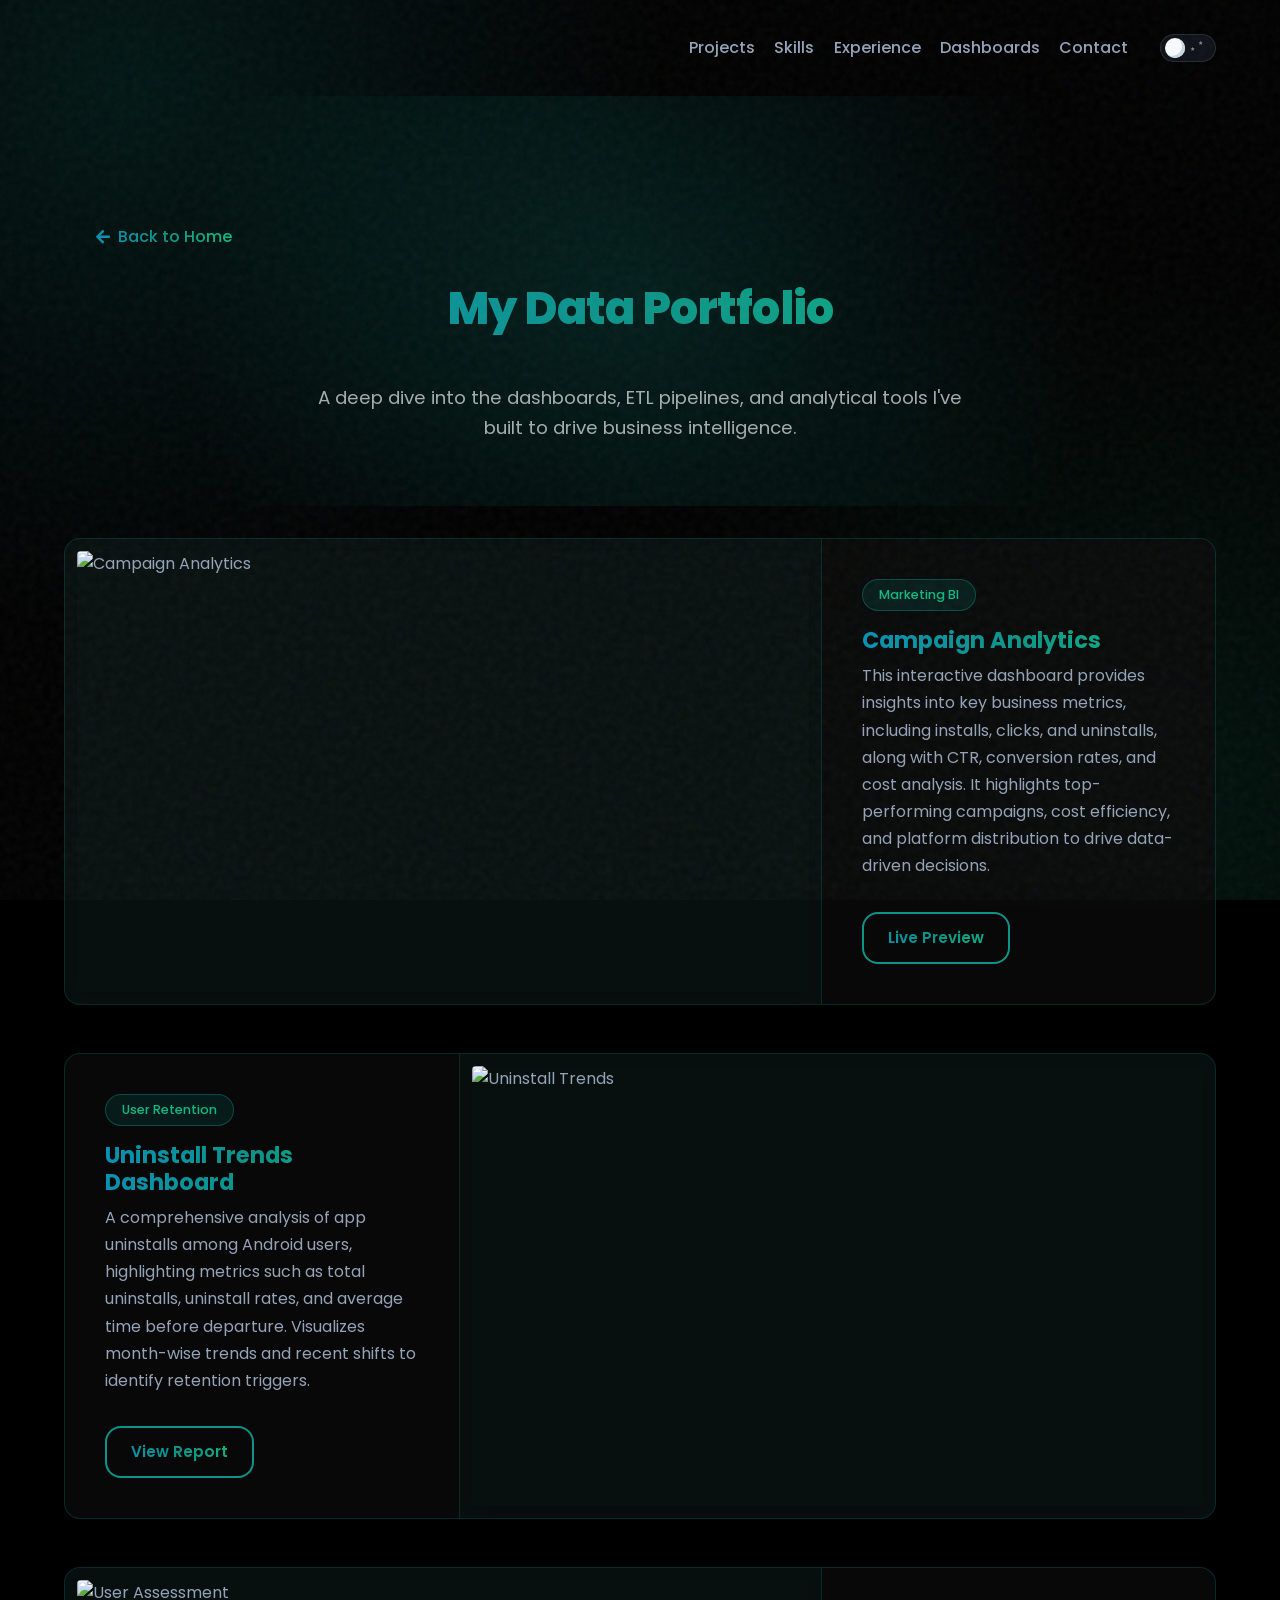
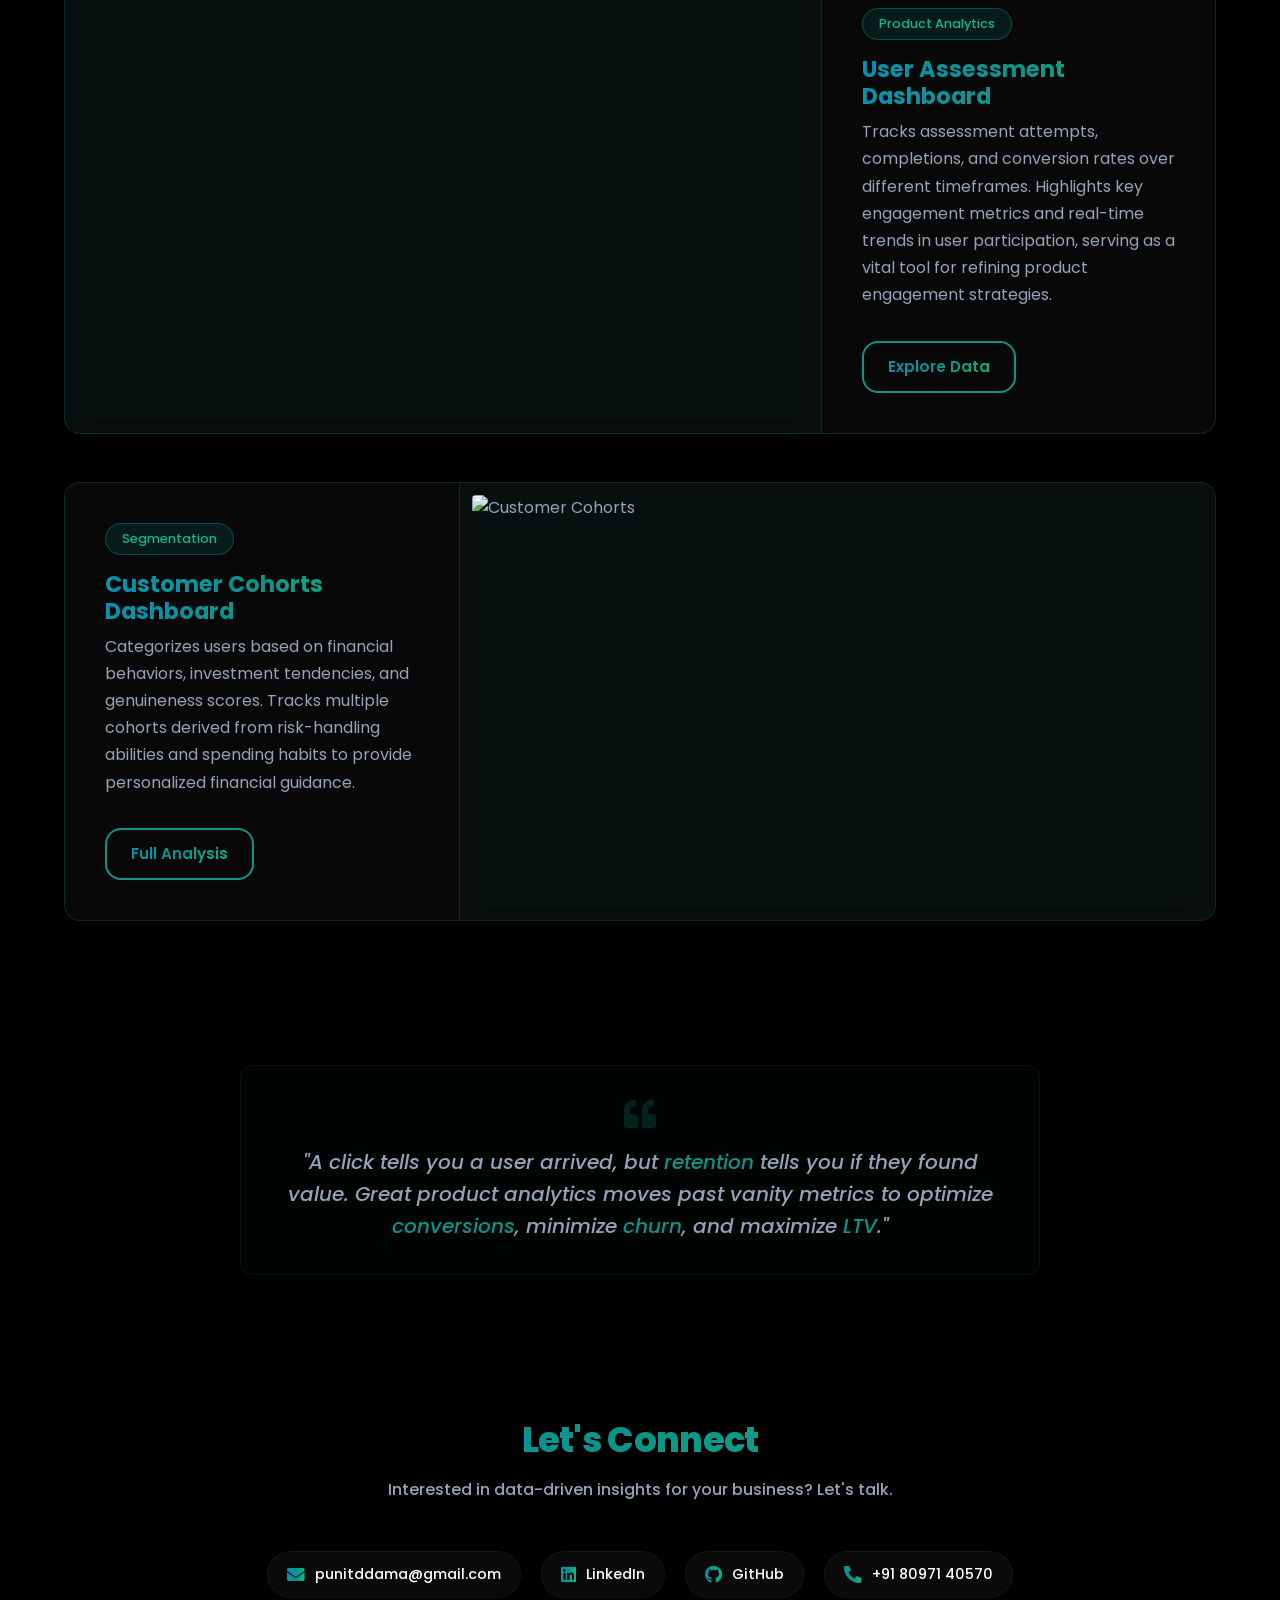
==== index_work.html @ 801ecb6a "changed top button" ====
<!DOCTYPE html>
<html lang="en">
  <head>
    <meta charset="UTF-8" />
    <meta http-equiv="X-UA-Compatible" content="IE=edge" />
    <meta name="viewport" content="width=device-width, initial-scale=1.0" />
    <link rel="preconnect" href="https://fonts.googleapis.com" />
    <link rel="preconnect" href="https://fonts.gstatic.com" crossorigin />
    <link
      href="https://fonts.googleapis.com/css2?family=Poppins:wght@300;400;500;600;700&display=swap"
      rel="stylesheet"
    />
    <link
      rel="stylesheet"
      href="https://cdnjs.cloudflare.com/ajax/libs/font-awesome/5.15.4/css/all.min.css"
    />
    <link rel="stylesheet" href="styles.css" />
    <title>Punit Dama | Data Projects</title>
    <style>
      .work-hero {
        padding: 8rem 2rem 4rem;
        text-align: center;
        background: radial-gradient(circle at center, rgba(13, 148, 136, 0.2) 0%, transparent 75%);
      }
      
      .work-grid {
        display: grid;
        grid-template-columns: 1fr;
        gap: 3rem;
        padding: 2rem 0;
      }
      
      .dashboard-card {
        background: var(--clr-card-bg);
        backdrop-filter: blur(16px);
        border: 1px solid rgba(13, 148, 136, 0.25);
        border-radius: var(--border-radius);
        overflow: hidden;
        display: flex;
        flex-direction: column;
        transition: all 0.4s cubic-bezier(0.4, 0, 0.2, 1);
      }
      
      .dashboard-card:hover {
        transform: translateY(-10px);
        box-shadow: 0 25px 60px rgba(0, 0, 0, 0.9), 0 0 40px rgba(13, 148, 136, 0.3);
        border-color: rgba(13, 148, 136, 0.6);
      }
      
      @media (min-width: 900px) {
        .dashboard-card {
          flex-direction: row;
          min-height: 420px;
        }
        .dashboard-card:nth-child(even) {
          flex-direction: row-reverse;
        }
        .dashboard-image {
          flex: 1.4;
        }
        .dashboard-content {
          flex: 0.6;
        }
      }
      
      .dashboard-image {
        position: relative;
        overflow: hidden;
        background: rgba(13, 148, 136, 0.05);
        display: flex;
        align-items: center;
        justify-content: center;
        padding: 0.75rem;
        border-right: 1px solid rgba(13, 148, 136, 0.2);
      }

      .dashboard-card:nth-child(even) .dashboard-image {
        border-right: none;
        border-left: 1px solid rgba(13, 148, 136, 0.2);
      }
      
      .dashboard-image img {
        width: 100%;
        height: 100%;
        object-fit: contain;
        border-radius: 4px;
        box-shadow: 0 5px 20px rgba(0, 0, 0, 0.3);
        transition: all 0.5s ease;
      }
      
      .dashboard-card:hover .dashboard-image img {
        transform: scale(1.02);
        box-shadow: 0 10px 30px rgba(0, 0, 0, 0.5);
      }
      
      .dashboard-content {
        padding: 2.5rem;
        display: flex;
        flex-direction: column;
        justify-content: center;
      }
      
      .dashboard-tag {
        display: inline-block;
        padding: 0.3rem 1rem;
        background: rgba(13, 148, 136, 0.15);
        color: var(--clr-accent);
        border: 1px solid rgba(13, 148, 136, 0.4);
        border-radius: 50px;
        transition: 0.3s;
        font-size: 0.8rem;
        font-weight: 500;
        margin-bottom: 1rem;
        width: fit-content;
      }
      
      .dashboard-tag:hover {
        background: var(--grad-primary);
        color: #000;
        border-color: transparent;
      }
      .dashboard-title {
        font-size: 1.4rem;
        margin-bottom: 0.5rem;
        background: var(--grad-primary);
        -webkit-background-clip: text;
        -webkit-text-fill-color: transparent;
      }
      
      .dashboard-desc {
        font-size: 1rem;
        line-height: 1.7;
        margin-bottom: 2rem;
        color: var(--clr-fg);
      }
      
      .back-home {
        display: inline-flex;
        align-items: center;
        gap: 0.5rem;
        margin-bottom: 2rem;
        background: var(--grad-primary);
        -webkit-background-clip: text;
        -webkit-text-fill-color: transparent;
        font-weight: 500;
        transition: gap 0.3s ease;
      }
      
      .back-home:hover {
        gap: 0.8rem;
      }
    </style>
  </head>
  <body id="top">
    <header class="header">
      <nav class="nav">
        <ul class="nav__list">
          <li class="nav__list-item"><a class="link--nav" href="index.html#projects">Projects</a></li>
          <li class="nav__list-item"><a class="link--nav" href="index.html#skills">Skills</a></li>
          <li class="nav__list-item"><a class="link--nav" href="index.html#experience">Experience</a></li>
          <li class="nav__list-item"><a class="link--nav" href="index_work.html">Dashboards</a></li>
          <li class="nav__list-item"><a class="link--nav" href="index.html#contact">Contact</a></li>
        </ul>

        <div class="theme-switch-wrapper">
          <label class="theme-switch" for="theme-toggle">
            <input type="checkbox" id="theme-toggle" />
            <div class="slider round">
              <div class="stars"></div>
              <div class="clouds"></div>
            </div>
          </label>
        </div>

        <div class="nav__hamburger">
          <i aria-hidden="true" class="fas fa-bars"></i>
        </div>
      </nav>
    </header>

    <main>
      <section class="work-hero container">
        <div style="text-align: left; width: 100%;">
          <a href="index.html" class="back-home">
            <i class="fas fa-arrow-left"></i> Back to Home
          </a>
        </div>
        <h1 class="section__title">My Data Portfolio</h1>
        <p class="section__desc" style="color: var(--clr-fg-dim); max-width: 650px; margin: 1.5rem auto 0; font-size: 1.15rem; line-height: 1.6; text-align: center;">
          A deep dive into the dashboards, ETL pipelines, and analytical tools I've built to drive business intelligence.
        </p>
      </section>

      <section class="container" style="padding-bottom: 5rem;">
        <div class="work-grid">
          
          <!-- Dashboard 1: Campaign Analytics -->
          <div class="dashboard-card">
            <div class="dashboard-image">
              <img src="images/overview_report.png" alt="Campaign Analytics" />
            </div>
            <div class="dashboard-content">
              <span class="dashboard-tag">Marketing BI</span>
              <h2 class="dashboard-title">Campaign Analytics</h2>
              <p class="dashboard-desc">
                This interactive dashboard provides insights into key business metrics, including installs, clicks, and uninstalls, along with CTR, conversion rates, and cost analysis. It highlights top-performing campaigns, cost efficiency, and platform distribution to drive data-driven decisions.
              </p>
              <div class="project__btns">
                <a href="https://datastudio.google.com/u/0/reporting/8fd411ab-b5d3-492c-90f0-86e228367ce9/page/VgD" target="_blank" class="btn btn--outline">Live Preview</a>
              </div>
            </div>
          </div>

          <!-- Dashboard 2: Uninstall Trends -->
          <div class="dashboard-card">
            <div class="dashboard-image">
              <img src="images/uninstall_img.png" alt="Uninstall Trends" />
            </div>
            <div class="dashboard-content">
              <span class="dashboard-tag">User Retention</span>
              <h2 class="dashboard-title">Uninstall Trends Dashboard</h2>
              <p class="dashboard-desc">
                A comprehensive analysis of app uninstalls among Android users, highlighting metrics such as total uninstalls, uninstall rates, and average time before departure. Visualizes month-wise trends and recent shifts to identify retention triggers.
              </p>
              
              <div class="project__btns">
                <a href="https://datastudio.google.com/u/0/reporting/28958f7b-4053-4452-8ee2-1240f28a5a32/page/XkEND" target="_blank" class="btn btn--outline">View Report</a>
              </div>
            </div>
          </div>

          <!-- Dashboard 3: User Assessment -->
          <div class="dashboard-card">
            <div class="dashboard-image">
              <img src="images/s_ms_cohort.png" alt="User Assessment" />
            </div>
            <div class="dashboard-content">
              <span class="dashboard-tag">Product Analytics</span>
              <h2 class="dashboard-title">User Assessment Dashboard</h2>
              <p class="dashboard-desc">
                Tracks assessment attempts, completions, and conversion rates over different timeframes. Highlights key engagement metrics and real-time trends in user participation, serving as a vital tool for refining product engagement strategies.
              </p>
              <div class="project__btns">
                <a href="https://lookerstudio.google.com/reporting/9e69171d-f60b-446a-901c-b6d39e7d4250/page/cmZ2D" target="_blank" class="btn btn--outline">Explore Data</a>
              </div>
            </div>
          </div>

          <!-- Dashboard 4: Customer Cohorts -->
          <div class="dashboard-card">
            <div class="dashboard-image">
              <img src="images/cohorts_dashboard_final.png" alt="Customer Cohorts" />
            </div>
            <div class="dashboard-content">
              <span class="dashboard-tag">Segmentation</span>
              <h2 class="dashboard-title">Customer Cohorts Dashboard</h2>
              <p class="dashboard-desc">
                Categorizes users based on financial behaviors, investment tendencies, and genuineness scores. Tracks multiple cohorts derived from risk-handling abilities and spending habits to provide personalized financial guidance.
              </p>
              <div class="project__btns">
                <a href="https://lookerstudio.google.com/reporting/a9781e56-2b38-4cac-b730-e109700a5aa7/page/RmUGE" target="_blank" class="btn btn--outline">Full Analysis</a>
              </div>
            </div>
          </div>

        </div>
      </section>
      
      <section class="container" style="padding: 2rem 0 5rem 0; text-align: center;">
        <div style="padding: 2rem; background: rgba(13, 148, 136, 0.03); border: 1px solid rgba(13, 148, 136, 0.1); border-radius: 12px; max-width: 800px; margin: 0 auto; position: relative;">
          <i class="fas fa-quote-left" style="font-size: 2rem; color: var(--clr-primary); opacity: 0.2; margin-bottom: 1rem; display: block;"></i>
          <p style="margin: 0; font-size: 1.25rem; font-style: italic; color: var(--clr-fg); line-height: 1.6; font-weight: 500;">
            "A click tells you a user arrived, but <span style="color: var(--clr-primary);">retention</span> tells you if they found value. Great product analytics moves past vanity metrics to optimize <span style="color: var(--clr-primary);">conversions</span>, minimize <span style="color: var(--clr-primary);">churn</span>, and maximize <span style="color: var(--clr-primary);">LTV</span>."
          </p>
        </div>
      </section>
    </main>

    <footer class="footer">
      <div class="container contact__content">
        <h2 class="section__title" style="font-size: 2.2rem; margin-bottom: 1rem;">Let's Connect</h2>
        <p class="contact__desc">Interested in data-driven insights for your business? Let's talk.</p>
        
        <div class="contact__list">
          <a href="mailto:punitddama@gmail.com" class="contact__item">
            <i class="fas fa-envelope"></i>
            <span>punitddama@gmail.com</span>
          </a>

          <a href="https://www.linkedin.com/in/punit-dama/" target="_blank" class="contact__item">
            <i class="fab fa-linkedin"></i>
            <span>LinkedIn</span>
          </a>

          <a href="https://github.com/punit-dama" target="_blank" class="contact__item">
            <i class="fab fa-github"></i>
            <span>GitHub</span>
          </a>

          <a href="tel:+918097140570" class="contact__item">
            <i class="fas fa-phone-alt"></i>
            <span>+91 80971 40570</span>
          </a>
        </div>
      </div>
    </footer>

    <a aria-label="Scroll up" href="#top" class="scroll-top">
      <svg class="scroll-top__icon" viewBox="0 0 24 24" fill="none" stroke="currentColor" stroke-width="3" stroke-linecap="round" stroke-linejoin="round">
        <path d="M18 15l-6-6-6 6"/>
      </svg>
      <span class="scroll-top__text">TOP</span>
    </a>

    <script src="script.js"></script>
  </body>
</html>
---- styles.css ----
@import url('https://fonts.googleapis.com/css2?family=Space+Grotesk:wght@600;700&display=swap');

/*===============
  global styles
===============*/

:root {
  --clr-bg: #000000; /* True Black */
  --clr-bg-alt: #0a0a0a;
  --clr-fg: #94a3b8;
  --clr-fg-alt: #ffffff;
  --clr-primary: #0d9488; /* Rama Green / Teal */
  --clr-accent: #10b981;  /* Emerald */
  --clr-glow: rgba(13, 148, 136, 0.4);
  --grad-primary: linear-gradient(to right, #0891b2, #0d9488, #10b981); /* Cyan to Teal to Emerald */
  --clr-card-bg: rgba(10, 10, 10, 0.8);
  --shadow: 0 20px 25px -5px rgba(0, 0, 0, 0.8), 0 10px 10px -5px rgba(0, 0, 0, 0.7);
  --clr-fg-dim: rgba(255, 255, 255, 0.65);
  --border-radius: 16px;
}

.light {
  --clr-bg: #f8fafc;
  --clr-bg-alt: #ffffff;
  --clr-fg: #334155;
  --clr-fg-alt: #0f172a;
  --clr-primary: #16a34a; /* Professional Green */
  --clr-accent: #22c55e;
  --clr-fg-dim: rgba(0, 0, 0, 0.65);
  --clr-card-bg: rgba(255, 255, 255, 0.8);
  --shadow: 0 10px 15px -3px rgba(0, 0, 0, 0.1), 0 4px 6px -2px rgba(0, 0, 0, 0.05);
  --glass-shadow: 0 8px 32px 0 rgba(31, 38, 135, 0.1);
}

* {
  padding: 0;
  margin: 0;
  border: 0;
  outline: 0;
  box-sizing: border-box;
}

html {
  scroll-behavior: smooth;
}

body {
  font-family: "Poppins", sans-serif;
  line-height: 1.6;
  color: var(--clr-fg);
  background-color: var(--clr-bg);
  background-image: 
    radial-gradient(circle at 10% 10%, rgba(13, 148, 136, 0.15) 0%, transparent 40%),
    radial-gradient(circle at 90% 90%, rgba(16, 185, 129, 0.1) 0%, transparent 40%);
  background-attachment: fixed;
  position: relative;
  transition: background-color 0.3s ease, color 0.3s ease;
}

body::before {
  content: "";
  position: fixed;
  top: 0;
  left: 0;
  width: 100%;
  height: 100%;
  background: url("data:image/svg+xml,%3Csvg viewBox='0 0 200 200' xmlns='http://www.w3.org/2000/svg'%3E%3Cfilter id='noiseFilter'%3E%3CfeTurbulence type='fractalNoise' baseFrequency='0.6' numOctaves='3' stitchTiles='stitch'/%3E%3C/filter%3E%3Crect width='100%25' height='100%25' filter='url(%23noiseFilter)'/%3E%3C/svg%3E");
  opacity: 0.05;
  pointer-events: none;
  z-index: 9999;
}

h1, h2, h3, h4 {
  line-height: 1.2;
  color: var(--clr-fg-alt);
  font-weight: 700;
}

h1 { font-size: 3.5rem; letter-spacing: -0.02em; }
h2 { font-size: 2.2rem; margin-bottom: 1.5rem; }
h3 { font-size: 1.5rem; }
h4 { font-size: 1.1rem; }

ul { list-style: none; }
a { text-decoration: none; color: inherit; transition: 0.2s; }
button { cursor: pointer; background: none; }

/*===================
  buttons and links
===================*/

.btn {
  display: inline-flex;
  align-items: center;
  justify-content: center;
  padding: 0.75rem 1.5rem;
  border-radius: var(--border-radius);
  font-weight: 600;
  font-size: 0.95rem;
  transition: all 0.3s cubic-bezier(0.4, 0, 0.2, 1);
}

.btn--outline {
  background: var(--grad-primary);
  -webkit-background-clip: text;
  -webkit-text-fill-color: transparent;
  border: 2px solid var(--clr-primary);
}

.btn--outline:hover {
  background: var(--grad-primary);
  -webkit-background-clip: initial;
  -webkit-text-fill-color: initial;
  color: #000;
  border-color: transparent;
  transform: translateY(-2px);
  box-shadow: 0 8px 20px rgba(13, 148, 136, 0.3);
}

.btn--plain {
  background: var(--clr-bg-alt);
  color: var(--clr-fg-alt);
  box-shadow: var(--shadow);
}

.btn--plain:hover {
  transform: translateY(-3px);
  background: var(--grad-primary);
  -webkit-background-clip: text;
  -webkit-text-fill-color: transparent;
}

.link--icon {
  font-size: 1.5rem;
  color: var(--clr-fg);
}

.link--icon:hover {
  background: var(--grad-primary);
  -webkit-background-clip: text;
  -webkit-text-fill-color: transparent;
  transform: scale(1.1);
}

/*========
  layout
========*/

.header {
  height: 6rem;
  max-width: 1200px;
  width: 90%;
  margin: 0 auto;
  display: flex;
  justify-content: flex-end;
  align-items: center;
}

.nav {
  display: flex;
  align-items: center;
  gap: 2rem;
}

.nav__list {
  display: flex;
  gap: 1.2rem;
}

.link--nav {
  font-weight: 500;
  color: var(--clr-fg);
}

.link--nav:hover {
  background: var(--grad-primary);
  -webkit-background-clip: text;
  -webkit-text-fill-color: transparent;
}

main {
  max-width: 1200px;
  width: 90%;
  margin: 0 auto;
}

.section {
  padding: 5rem 0;
}

.section__title {
  text-align: center;
  font-size: 2.8rem;
  margin-bottom: 3rem;
  background: var(--grad-primary);
  -webkit-background-clip: text;
  -webkit-text-fill-color: transparent;
  font-weight: 800;
  letter-spacing: -0.02em;
}

/* About Section */
.about {
  display: flex;
  flex-direction: column;
  align-items: center;
  text-align: center;
  padding: 4.5rem 0 2rem 0;
}

.about__name {
  background: var(--grad-primary);
  -webkit-background-clip: text;
  -webkit-text-fill-color: transparent;
}

.about__role {
  font-family: 'Space Grotesk', sans-serif;
  font-size: 0.95rem;
  letter-spacing: 0.25em;
  margin-top: 0.5rem;
  margin-bottom: 0.5rem;
  color: var(--clr-fg);
  text-transform: uppercase;
  font-weight: 600;
  opacity: 0.8;
}

.about__desc {
  font-size: 1.15rem;
  max-width: 700px;
  margin: 2rem 0;
}

.about__contact {
  display: flex;
  gap: 1.5rem;
  align-items: center;
}

/* Projects Grid */
.projects__grid {
  display: grid;
  grid-template-columns: repeat(auto-fit, minmax(320px, 1fr));
  gap: 2.5rem;
}

.project {
  background: var(--clr-card-bg);
  backdrop-filter: blur(12px);
  -webkit-backdrop-filter: blur(12px);
  border: 1px solid rgba(13, 148, 136, 0.2);
  position: relative;
  padding: 2.5rem;
  border-radius: var(--border-radius);
  box-shadow: var(--glass-shadow);
  transition: all 0.5s cubic-bezier(0.4, 0, 0.2, 1);
  display: flex;
  flex-direction: column;
  overflow: hidden;
}

.project::after {
  content: "";
  position: absolute;
  top: 0;
  left: 0;
  right: 0;
  height: 2px;
  background: var(--grad-primary);
  opacity: 0;
  transition: 0.3s;
}

.project:hover::after {
  opacity: 1;
}

.project:hover {
  transform: translateY(-12px);
  box-shadow: 0 20px 50px rgba(0, 0, 0, 0.9), 0 0 30px rgba(13, 148, 136, 0.3);
  border-color: rgba(13, 148, 136, 0.6);
}

.project h3 {
  margin-bottom: 0.5rem;
  background: var(--grad-primary);
  -webkit-background-clip: text;
  -webkit-text-fill-color: transparent;
  font-size: 1.4rem;
}

.experience-list {
  list-style: none;
  padding-left: 0;
  margin: 0;
  color: var(--clr-fg);
}

.experience-list li {
  margin-bottom: 0.85rem;
  font-size: 0.95rem;
  line-height: 1.6;
  position: relative;
  padding-left: 1.5rem;
}

.experience-list li::before {
  content: '➤';
  position: absolute;
  left: 0;
  top: 0.1rem;
  color: var(--clr-primary);
  font-size: 0.85rem;
}

.project__stack {
  display: flex;
  flex-wrap: wrap;
  gap: 0.75rem;
  margin: 1.5rem 0;
}

.project__stack-item {
  font-size: 0.75rem;
  font-weight: 600;
  padding: 0.3rem 0.8rem;
  background: rgba(13, 148, 136, 0.1);
  color: var(--clr-accent);
  border-radius: 20px;
  border: 1px solid rgba(13, 148, 136, 0.3);
  transition: 0.3s;
}

.project__stack-item:hover {
  background: var(--grad-primary);
  color: #000;
  border-color: transparent;
}

/* Skills Section Enhancement */
.skills__container {
  display: grid;
  grid-template-columns: repeat(auto-fit, minmax(250px, 1fr));
  gap: 2rem;
}

.skills__category {
  background: var(--clr-bg-alt);
  padding: 1.5rem;
  border-radius: var(--border-radius);
  box-shadow: var(--shadow);
}

.skills__category h3 {
  margin-bottom: 1.25rem;
  font-size: 1.1rem;
  border-bottom: 2px solid var(--clr-primary);
  display: inline-block;
  padding-bottom: 0.25rem;
  background: var(--grad-primary);
  -webkit-background-clip: text;
  -webkit-text-fill-color: transparent;
}

.skills__list {
  display: flex;
  flex-wrap: wrap;
  gap: 0.5rem;
}

.skills__list--2col {
  display: grid;
  grid-template-columns: 1fr 1fr;
  gap: 0.5rem;
}

.skills__list--2col .skills__list-item {
  display: flex;
  align-items: center;
  justify-content: center;
  text-align: center;
  padding: 0.45rem 0.4rem;
  font-size: 0.85rem;
  min-height: 40px;
  line-height: 1.2;
}

.skills__list-item {
  padding: 0.4rem 0.8rem;
  background: var(--clr-bg);
  border-radius: 8px;
  font-size: 0.85rem;
  font-weight: 500;
  transition: 0.2s;
}

.skills__list-item:hover {
  background: var(--clr-primary);
  color: #fff;
}

/* Footer */
footer {
  text-align: center;
  padding: 4rem 0;
  color: var(--clr-fg);
  font-weight: 500;
}

/* Creative Theme Toggle */
.theme-switch-wrapper {
  display: flex;
  align-items: center;
}

.theme-switch {
  display: inline-block;
  height: 28px;
  position: relative;
  width: 56px;
}

.theme-switch input {
  display: none;
}

.slider {
  background-color: #0d1117;
  bottom: 0;
  cursor: pointer;
  left: 0;
  position: absolute;
  right: 0;
  top: 0;
  transition: .4s;
  overflow: hidden;
  border: 1px solid rgba(255, 255, 255, 0.1);
}

.slider:before {
  background-color: #f8fafc;
  bottom: 3px;
  content: "";
  height: 20px;
  left: 4px;
  position: absolute;
  transition: .4s;
  width: 20px;
  z-index: 2;
  box-shadow: inset -3px -2px 0px 0px #cbd5e1;
}

.slider.round {
  border-radius: 34px;
}

.slider.round:before {
  border-radius: 50%;
}

/* Light Mode State */
input:checked + .slider {
  background-color: #2ea043;
  border-color: rgba(255, 255, 255, 0.3);
}

input:checked + .slider:before {
  transform: translateX(26px);
  background-color: #fbbf24;
  box-shadow: inset 0px 0px 0px 0px #fbbf24, 0 0 15px #fbbf24;
}

/* Stars */
.stars {
  position: absolute;
  width: 100%;
  height: 100%;
  transition: .4s;
}

.stars::before, .stars::after {
  content: '★';
  position: absolute;
  color: white;
  font-size: 6px;
  opacity: 0.5;
}

.stars::before { top: 4px; right: 12px; }
.stars::after { bottom: 6px; right: 20px; }

input:checked + .slider .stars {
  transform: translateY(30px);
}

/* Clouds */
.clouds {
  position: absolute;
  width: 100%;
  height: 100%;
  transform: translateY(-30px);
  transition: .4s;
}

.clouds::before, .clouds::after {
  content: '☁';
  position: absolute;
  color: white;
  font-size: 10px;
  opacity: 0.8;
}

.clouds::before { top: 2px; left: 10px; }
.clouds::after { bottom: 4px; left: 15px; }

input:checked + .slider .clouds {
  transform: translateY(0);
}

/* Media Queries */
@media (max-width: 900px) {
  h1 { font-size: 2.5rem; }
  .header { justify-content: space-between; }
  .nav__list { display: none; }
  .nav__hamburger { display: flex; }
}

.nav__hamburger {
  display: none;
  font-size: 1.5rem;
}

/* Contact Section Improvement */
.contact__content {
  max-width: 1100px;
  margin: 0 auto;
  text-align: center;
}

.contact__list {
  display: flex;
  flex-wrap: nowrap;
  justify-content: center;
  gap: 1.25rem;
  margin-top: 3rem;
}

.contact__item {
  display: flex;
  align-items: center;
  gap: 0.6rem;
  padding: 0.7rem 1.2rem;
  background: var(--clr-bg-alt);
  border: 1px solid rgba(46, 160, 67, 0.1);
  border-radius: 50px;
  font-weight: 500;
  color: var(--clr-fg-alt);
  transition: all 0.3s ease;
  font-size: 0.9rem;
  white-space: nowrap;
}

@media (max-width: 900px) {
  .contact__list {
    flex-wrap: wrap;
  }
}

.contact__item i {
  background: var(--grad-primary);
  -webkit-background-clip: text;
  -webkit-text-fill-color: transparent;
  font-size: 1.1rem;
}

.contact__item:hover {
  background: var(--grad-primary);
  color: #000;
  transform: translateY(-8px);
  box-shadow: 0 15px 30px rgba(13, 148, 136, 0.4);
  border-color: transparent;
}

.contact__item:hover i {
  background: none;
  -webkit-text-fill-color: initial;
  color: #000;
}

.scroll-top {
  position: fixed;
  bottom: 2rem;
  right: 2rem;
  background: var(--grad-primary);
  color: #010409;
  width: 3.5rem;
  height: 3.5rem;
  border-radius: 50%;
  display: flex;
  flex-direction: column;
  align-items: center;
  justify-content: center;
  box-shadow: 0 10px 25px rgba(13, 148, 136, 0.4);
  z-index: 100;
  transition: all 0.3s cubic-bezier(0.4, 0, 0.2, 1);
  text-decoration: none;
  opacity: 0;
  visibility: hidden;
  pointer-events: none;
  transform: translateY(20px);
}

.scroll-top--show {
  opacity: 1;
  visibility: visible;
  pointer-events: all;
  transform: translateY(0);
}

.scroll-top:hover {
  transform: translateY(-5px);
  box-shadow: 0 15px 35px rgba(13, 148, 136, 0.6);
  filter: brightness(1.1);
}

.scroll-top__icon {
  width: 20px;
  height: 20px;
  margin-bottom: -2px;
  transition: transform 0.3s ease;
}

.scroll-top:hover .scroll-top__icon {
  transform: translateY(-3px);
}

.scroll-top__text {
  font-size: 0.65rem;
  font-weight: 800;
  letter-spacing: 0.05em;
  font-family: 'Space Grotesk', sans-serif;
}
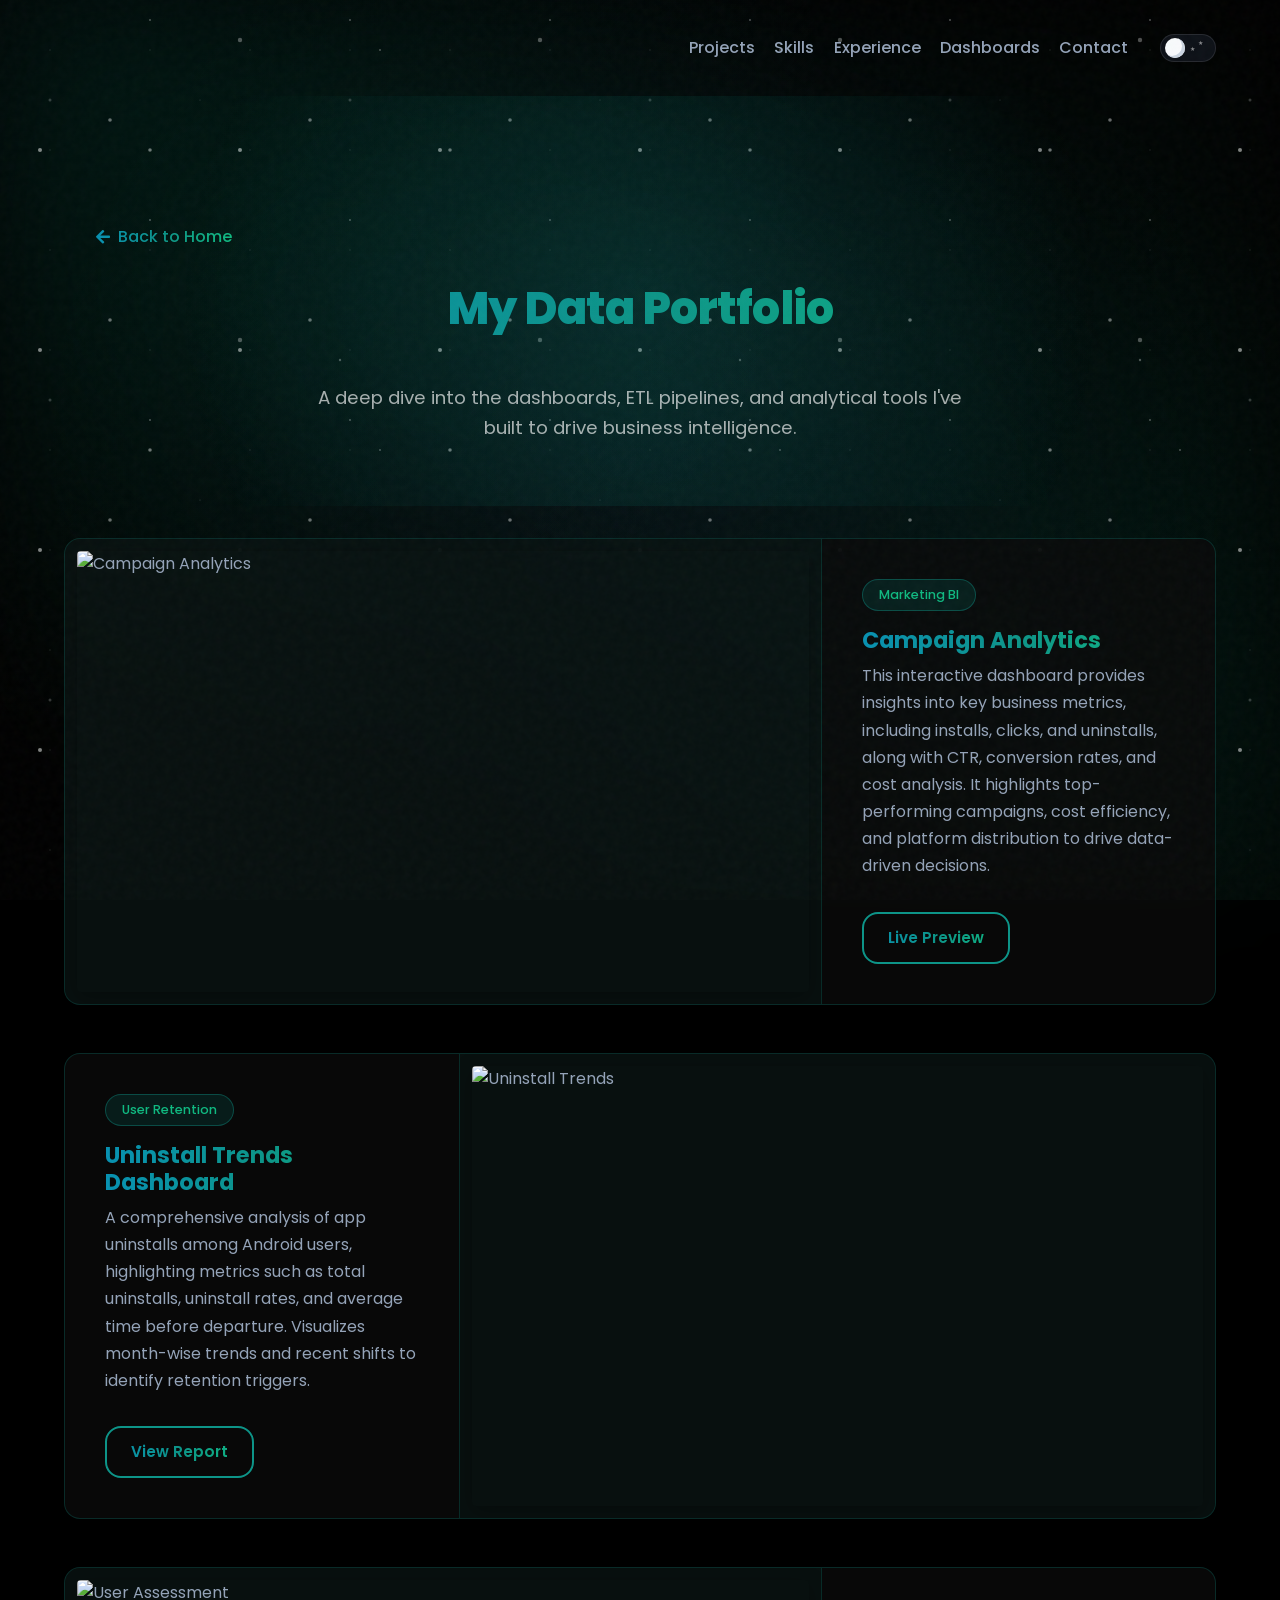
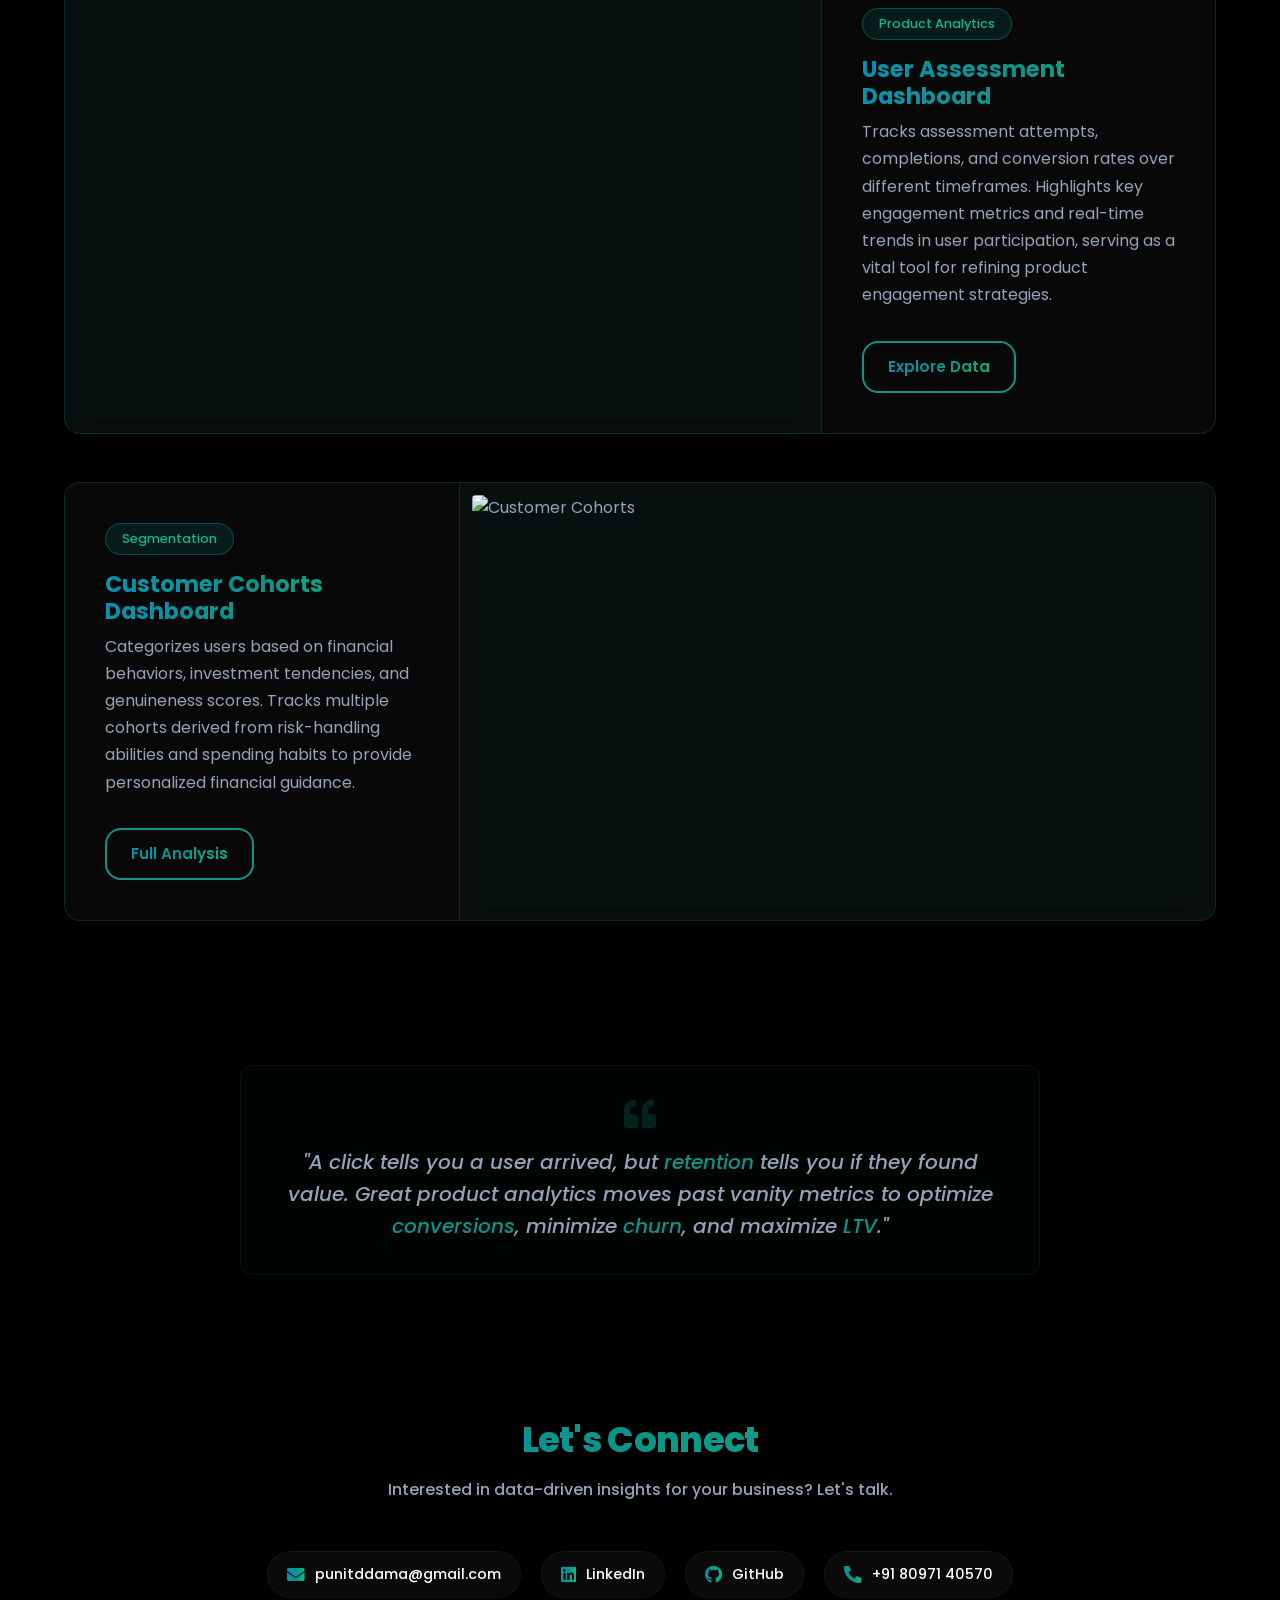
==== commit 96140cd5: "added stars in bg" ====
--- a/index_work.html
+++ b/index_work.html
@@ -152,6 +152,16 @@
     </style>
   </head>
   <body id="top">
+    <div id="stars"></div>
+    <div id="stars2"></div>
+    <div id="stars3"></div>
+    <div id="nebula"></div>
+    <div id="hills"></div>
+    <span class="shooting-star"></span>
+    <span class="shooting-star"></span>
+    <span class="shooting-star"></span>
+    <div id="comet"></div>
+    <div class="space-particles"></div>
     <header class="header">
       <nav class="nav">
         <ul class="nav__list">
--- a/styles.css
+++ b/styles.css
@@ -48,13 +48,180 @@
   font-family: "Poppins", sans-serif;
   line-height: 1.6;
   color: var(--clr-fg);
-  background-color: var(--clr-bg);
+  background-color: #000000; /* Pure Black */
   background-image: 
-    radial-gradient(circle at 10% 10%, rgba(13, 148, 136, 0.15) 0%, transparent 40%),
-    radial-gradient(circle at 90% 90%, rgba(16, 185, 129, 0.1) 0%, transparent 40%);
+    radial-gradient(circle at 10% 10%, rgba(13, 148, 136, 0.08) 0%, transparent 50%),
+    radial-gradient(circle at 90% 90%, rgba(16, 185, 129, 0.06) 0%, transparent 50%),
+    radial-gradient(circle at 50% 50%, rgba(13, 148, 136, 0.03) 0%, transparent 80%);
   background-attachment: fixed;
   position: relative;
   transition: background-color 0.3s ease, color 0.3s ease;
+  overflow-x: hidden;
+}
+
+/* Space Background Elements */
+#stars, #stars2, #stars3 {
+  position: fixed;
+  top: 0;
+  left: 0;
+  right: 0;
+  bottom: 0;
+  width: 100%;
+  height: 100%;
+  display: block;
+  z-index: -1;
+  pointer-events: none;
+}
+
+#stars {
+  background: transparent url('[data-uri]') repeat;
+  animation: spaceRotate 200s linear infinite, twinkle 12s ease-in-out infinite;
+}
+
+#stars2 {
+  background: transparent url('[data-uri]') repeat;
+  animation: spaceRotate 150s linear infinite reverse, twinkle 15s ease-in-out infinite;
+  animation-delay: 2s;
+}
+
+#stars3 {
+  background: transparent url('[data-uri]') repeat;
+  animation: spaceRotate 300s linear infinite, twinkle 18s ease-in-out infinite;
+  animation-delay: 4s;
+}
+
+@keyframes twinkle {
+  0%, 100% { opacity: 0.9; transform: scale(1); }
+  50% { opacity: 0.05; transform: scale(0.8); }
+}
+
+#nebula {
+  position: fixed;
+  top: 0;
+  left: 0;
+  width: 100%;
+  height: 100%;
+  z-index: -2;
+  background: 
+    radial-gradient(circle at 20% 30%, rgba(16, 185, 129, 0.08) 0%, transparent 50%),
+    radial-gradient(circle at 80% 70%, rgba(13, 148, 136, 0.06) 0%, transparent 50%),
+    radial-gradient(circle at 50% 50%, rgba(139, 92, 246, 0.04) 0%, transparent 70%), 
+    radial-gradient(circle at 70% 30%, rgba(16, 185, 129, 0.04) 0%, transparent 60%);
+  filter: blur(50px);
+  animation: nebulaPulse 25s ease-in-out infinite alternate;
+}
+
+/* Comet Effect */
+#comet {
+  position: fixed;
+  top: 10%;
+  left: -200px;
+  width: 4px;
+  height: 4px;
+  background: #fff;
+  border-radius: 50%;
+  box-shadow: 0 0 20px #fff, 0 0 40px #10b981;
+  z-index: -1;
+  opacity: 0;
+  animation: cometMoveSide 25s linear infinite;
+}
+
+#comet::after {
+  content: '';
+  position: absolute;
+  top: 50%;
+  left: 0;
+  width: 180px;
+  height: 1px;
+  background: linear-gradient(to right, rgba(16, 185, 129, 0.6), transparent);
+  transform: translateY(-50%);
+}
+
+@keyframes cometMoveSide {
+  0% { transform: translateX(0) translateY(0) rotate(-10deg); opacity: 0; }
+  5% { opacity: 1; }
+  95% { opacity: 1; }
+  100% { transform: translateX(120vw) translateY(10vh) rotate(-10deg); opacity: 0; }
+}
+
+/* Space Particles */
+.space-particles {
+  position: fixed;
+  top: 0;
+  left: 0;
+  width: 100%;
+  height: 100%;
+  z-index: -1;
+  pointer-events: none;
+  background-image: radial-gradient(circle, #fff 1px, transparent 1px);
+  background-size: 100px 100px;
+  opacity: 0.05;
+  animation: particleDrift 60s linear infinite;
+}
+
+@keyframes particleDrift {
+  from { transform: translateY(0); }
+  to { transform: translateY(-100px); }
+}
+
+@keyframes spaceRotate {
+  from { transform: rotate(0deg) scale(1); }
+  to { transform: rotate(360deg) scale(1.2); }
+}
+
+@keyframes nebulaPulse {
+  from { opacity: 0.6; transform: scale(1); }
+  to { opacity: 1; transform: scale(1.1); }
+}
+
+/* Light Mode Fix - Lush Natural Scenery */
+.light {
+  background-color: #f0fdf4; /* Pale Mint Green */
+  background-image: 
+    linear-gradient(to bottom, #bae6fd 0%, #fef3c7 40%, #dcfce7 100%);
+  background-attachment: fixed;
+}
+
+.light #stars, .light #stars2, .light #stars3, .light .shooting-star, .light #comet, .light .space-particles, .light #moon {
+  display: none;
+}
+
+/* Hills for Light Mode */
+#hills {
+  display: none;
+  position: fixed;
+  bottom: 0;
+  left: 0;
+  width: 100%;
+  height: 20vh;
+  z-index: -1;
+  pointer-events: none;
+}
+
+.light #hills {
+  display: block;
+  background: 
+    radial-gradient(circle at 20% 150%, #86efac 0%, transparent 60%),
+    radial-gradient(circle at 80% 160%, #4ade80 0%, transparent 60%),
+    radial-gradient(circle at 50% 140%, #22c55e 0%, transparent 70%);
+  opacity: 0.3;
+  filter: blur(40px);
+}
+
+/* Light Mode Cloud Elements */
+.light #nebula {
+  background: 
+    radial-gradient(circle at 10% 20%, rgba(255, 255, 255, 0.8) 0%, transparent 40%),
+    radial-gradient(circle at 80% 30%, rgba(255, 255, 255, 0.6) 0%, transparent 50%),
+    radial-gradient(circle at 40% 70%, rgba(255, 255, 255, 0.7) 0%, transparent 40%);
+  animation: cloudDrift 100s linear infinite alternate;
+  opacity: 0.5;
+  filter: blur(120px);
+}
+
+@keyframes cloudDrift {
+  from { transform: translateX(-150px) translateY(-30px); }
+  to { transform: translateX(150px) translateY(30px); }
 }
 
 body::before {
@@ -65,10 +232,53 @@
   width: 100%;
   height: 100%;
   background: url("data:image/svg+xml,%3Csvg viewBox='0 0 200 200' xmlns='http://www.w3.org/2000/svg'%3E%3Cfilter id='noiseFilter'%3E%3CfeTurbulence type='fractalNoise' baseFrequency='0.6' numOctaves='3' stitchTiles='stitch'/%3E%3C/filter%3E%3Crect width='100%25' height='100%25' filter='url(%23noiseFilter)'/%3E%3C/svg%3E");
-  opacity: 0.05;
+  opacity: 0.03;
   pointer-events: none;
   z-index: 9999;
 }
+
+/* Shooting Star */
+.shooting-star {
+  position: fixed;
+  top: 0;
+  left: 0;
+  width: 2px;
+  height: 2px;
+  background: white;
+  border-radius: 50%;
+  box-shadow: 0 0 0 4px rgba(255, 255, 255, 0.1), 0 0 0 8px rgba(255, 255, 255, 0.1), 0 0 20px rgba(255, 255, 255, 1);
+  animation: animateShootingStar 3s linear infinite;
+  z-index: -1;
+  opacity: 0;
+}
+
+.shooting-star::before {
+  content: "";
+  position: absolute;
+  top: 50%;
+  transform: translateY(-50%);
+  width: 300px;
+  height: 1px;
+  background: linear-gradient(90deg, #fff, transparent);
+}
+
+@keyframes animateShootingStar {
+  0% {
+    transform: rotate(315deg) translateX(0);
+    opacity: 1;
+  }
+  70% {
+    opacity: 1;
+  }
+  100% {
+    transform: rotate(315deg) translateX(-1000px);
+    opacity: 0;
+  }
+}
+
+.shooting-star:nth-child(1) { top: 0; right: 0; left: initial; animation-delay: 0s; animation-duration: 1s; }
+.shooting-star:nth-child(2) { top: 0; right: 80px; left: initial; animation-delay: 0.2s; animation-duration: 3s; }
+.shooting-star:nth-child(3) { top: 80px; right: 0; left: initial; animation-delay: 0.4s; animation-duration: 2s; }
 
 h1, h2, h3, h4 {
   line-height: 1.2;
@@ -312,6 +522,47 @@
   top: 0.1rem;
   color: var(--clr-primary);
   font-size: 0.85rem;
+}
+
+.experience__header {
+  display: flex;
+  justify-content: space-between;
+  align-items: flex-start;
+  border-bottom: 1px solid rgba(13, 148, 136, 0.2);
+  padding-bottom: 1rem;
+  margin-bottom: 0.5rem;
+}
+
+.experience__date {
+  text-align: right;
+}
+
+@media (max-width: 600px) {
+  .experience__header {
+    flex-direction: row;
+    justify-content: space-between;
+    align-items: flex-start;
+    gap: 0.5rem;
+  }
+  
+  .experience__date {
+    text-align: right;
+    flex-shrink: 0;
+  }
+
+  .experience__date span {
+    font-size: 0.7rem !important;
+    padding: 0.25rem 0.6rem !important;
+    white-space: nowrap;
+  }
+
+  .experience__header h3 {
+    font-size: 1.2rem !important;
+  }
+
+  .experience__header p {
+    font-size: 0.9rem !important;
+  }
 }
 
 .project__stack {
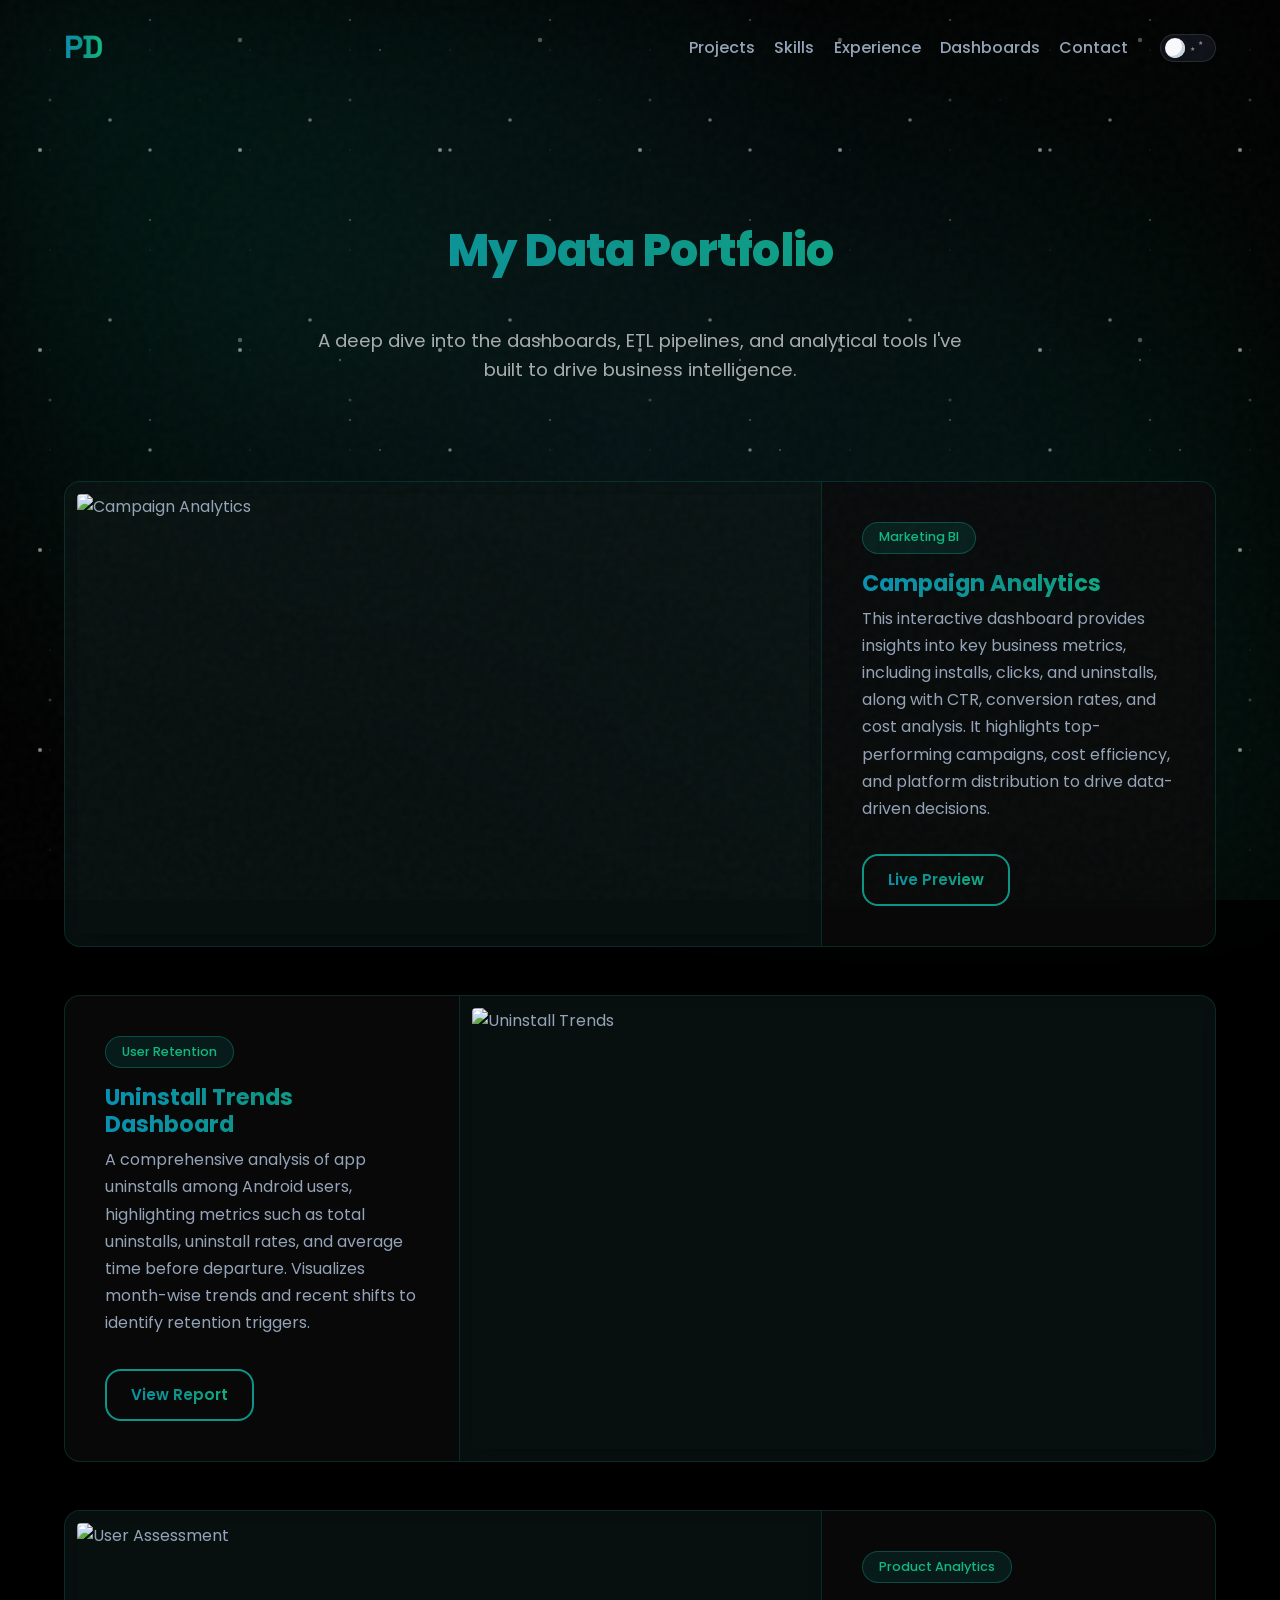
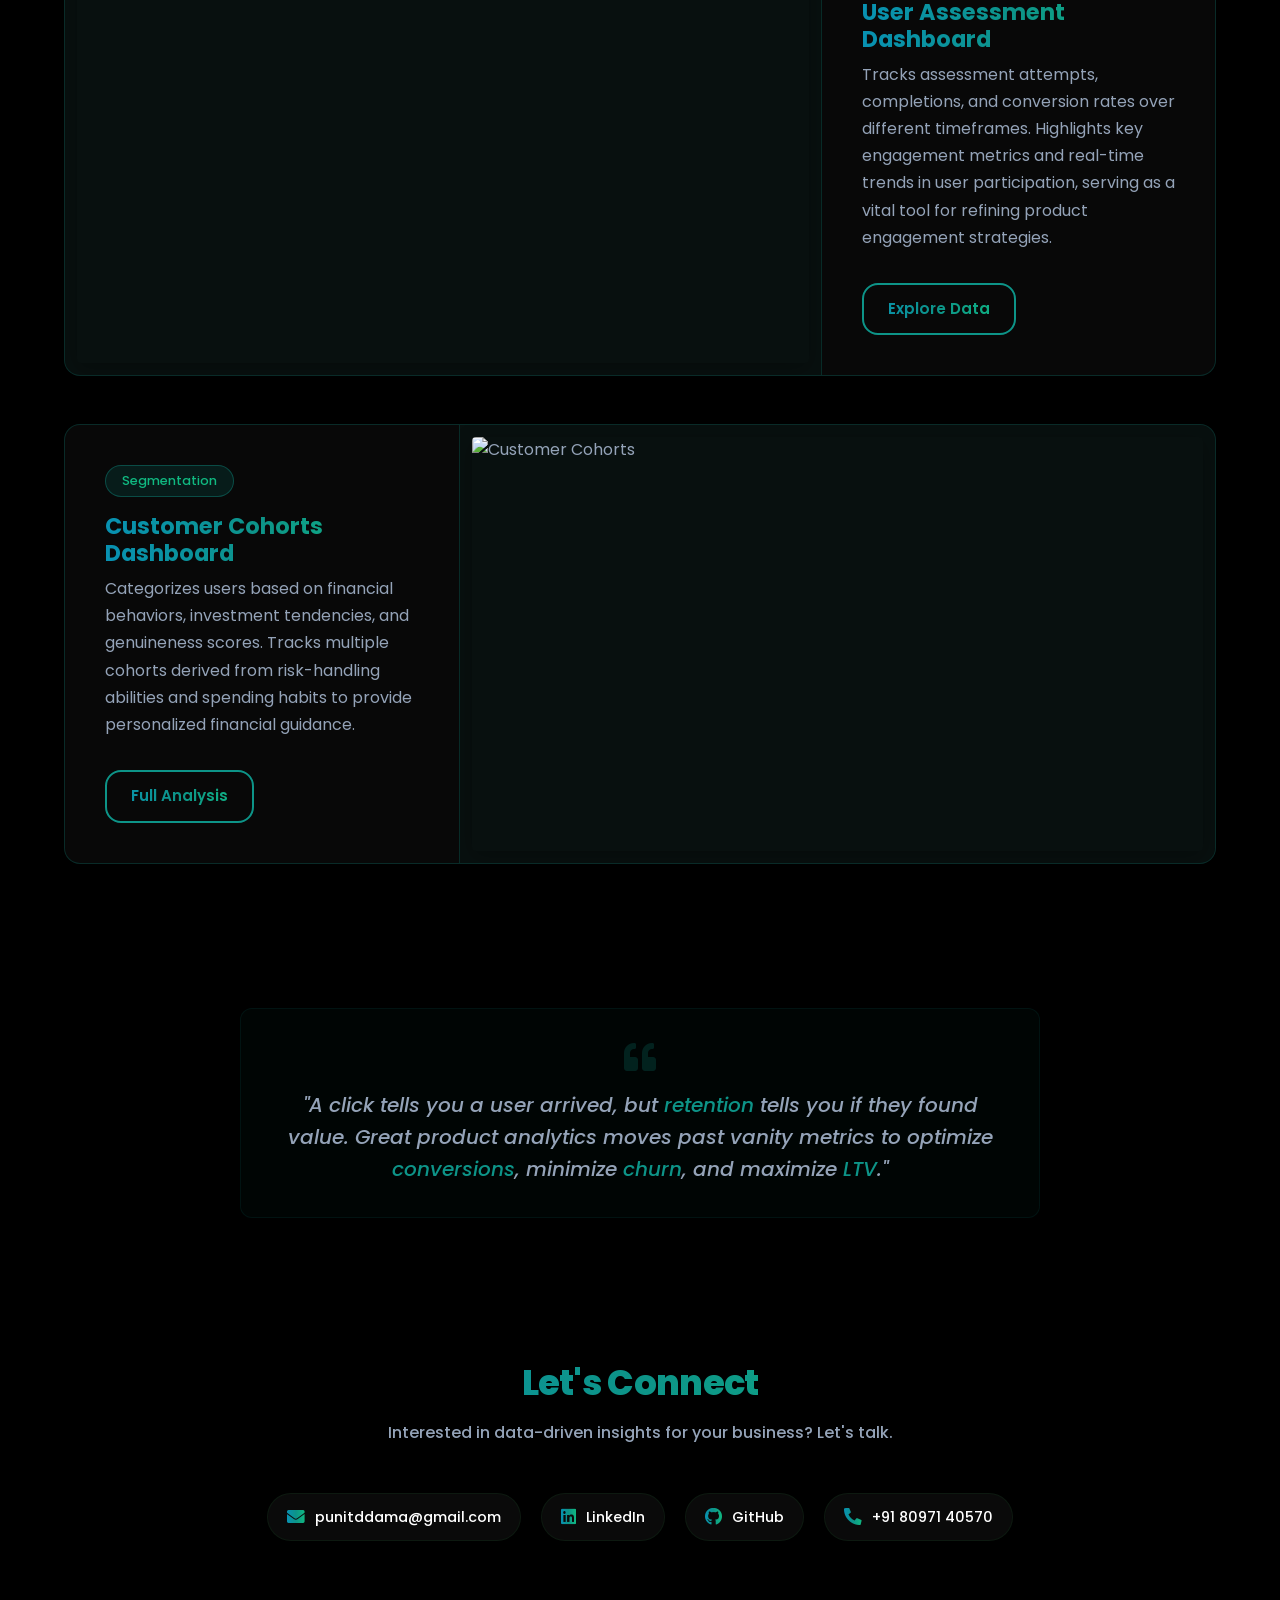
==== commit db288ccd: "added logo PD" ====
--- a/index_work.html
+++ b/index_work.html
@@ -20,7 +20,6 @@
       .work-hero {
         padding: 8rem 2rem 4rem;
         text-align: center;
-        background: radial-gradient(circle at center, rgba(13, 148, 136, 0.2) 0%, transparent 75%);
       }
       
       .work-grid {
@@ -134,21 +133,7 @@
         color: var(--clr-fg);
       }
       
-      .back-home {
-        display: inline-flex;
-        align-items: center;
-        gap: 0.5rem;
-        margin-bottom: 2rem;
-        background: var(--grad-primary);
-        -webkit-background-clip: text;
-        -webkit-text-fill-color: transparent;
-        font-weight: 500;
-        transition: gap 0.3s ease;
-      }
-      
-      .back-home:hover {
-        gap: 0.8rem;
-      }
+
     </style>
   </head>
   <body id="top">
@@ -163,6 +148,7 @@
     <div id="comet"></div>
     <div class="space-particles"></div>
     <header class="header">
+      <a href="index.html" class="logo">PD</a>
       <nav class="nav">
         <ul class="nav__list">
           <li class="nav__list-item"><a class="link--nav" href="index.html#projects">Projects</a></li>
@@ -190,11 +176,6 @@
 
     <main>
       <section class="work-hero container">
-        <div style="text-align: left; width: 100%;">
-          <a href="index.html" class="back-home">
-            <i class="fas fa-arrow-left"></i> Back to Home
-          </a>
-        </div>
         <h1 class="section__title">My Data Portfolio</h1>
         <p class="section__desc" style="color: var(--clr-fg-dim); max-width: 650px; margin: 1.5rem auto 0; font-size: 1.15rem; line-height: 1.6; text-align: center;">
           A deep dive into the dashboards, ETL pipelines, and analytical tools I've built to drive business intelligence.
--- a/styles.css
+++ b/styles.css
@@ -362,7 +362,7 @@
   width: 90%;
   margin: 0 auto;
   display: flex;
-  justify-content: flex-end;
+  justify-content: space-between;
   align-items: center;
 }
 
@@ -409,13 +409,31 @@
   letter-spacing: -0.02em;
 }
 
+.logo {
+  font-family: 'Space Grotesk', sans-serif;
+  font-size: 2rem;
+  font-weight: 700;
+  background: var(--grad-primary);
+  -webkit-background-clip: text;
+  -webkit-text-fill-color: transparent;
+  letter-spacing: -1px;
+  transition: transform 0.3s ease;
+}
+
+.logo:hover {
+  transform: scale(1.1);
+}
+
 /* About Section */
 .about {
   display: flex;
   flex-direction: column;
   align-items: center;
   text-align: center;
-  padding: 4.5rem 0 2rem 0;
+  padding: 8rem 0 6rem 0;
+  min-height: 85vh;
+  justify-content: center;
+  position: relative;
 }
 
 .about__name {
@@ -891,4 +909,79 @@
   font-weight: 800;
   letter-spacing: 0.05em;
   font-family: 'Space Grotesk', sans-serif;
+}
+
+/* Scroll Indicator Animation */
+.scroll-indicator {
+  position: absolute;
+  bottom: 2rem;
+  left: 50%;
+  transform: translateX(-50%);
+  display: flex;
+  flex-direction: column;
+  align-items: center;
+  gap: 0.5rem;
+  opacity: 0.8;
+  pointer-events: none;
+}
+
+.mouse {
+  width: 26px;
+  height: 42px;
+  border: 2px solid var(--clr-fg);
+  border-radius: 20px;
+  display: flex;
+  justify-content: center;
+  padding-top: 8px;
+}
+
+.wheel {
+  width: 4px;
+  height: 8px;
+  background: var(--grad-primary);
+  border-radius: 2px;
+  animation: scrollWheel 1.5s ease-in-out infinite;
+}
+
+.scroll-arrows {
+  display: flex;
+  flex-direction: column;
+  align-items: center;
+}
+
+.scroll-arrows span {
+  display: block;
+  width: 10px;
+  height: 10px;
+  border-bottom: 2px solid var(--clr-fg);
+  border-right: 2px solid var(--clr-fg);
+  transform: rotate(45deg);
+  margin: -4px;
+  animation: scrollArrows 1.5s infinite;
+}
+
+.scroll-arrows span:nth-child(2) {
+  animation-delay: 0.2s;
+}
+
+.scroll-arrows span:nth-child(3) {
+  animation-delay: 0.4s;
+}
+
+@keyframes scrollWheel {
+  0% { transform: translateY(0); opacity: 1; }
+  100% { transform: translateY(12px); opacity: 0; }
+}
+
+@keyframes scrollArrows {
+  0% { opacity: 0; transform: rotate(45deg) translate(-10px, -10px); }
+  50% { opacity: 1; }
+  100% { opacity: 0; transform: rotate(45deg) translate(10px, 10px); }
+}
+
+@media (max-width: 600px) {
+  .scroll-indicator {
+    bottom: 1rem;
+    transform: translateX(-50%) scale(0.8);
+  }
 }
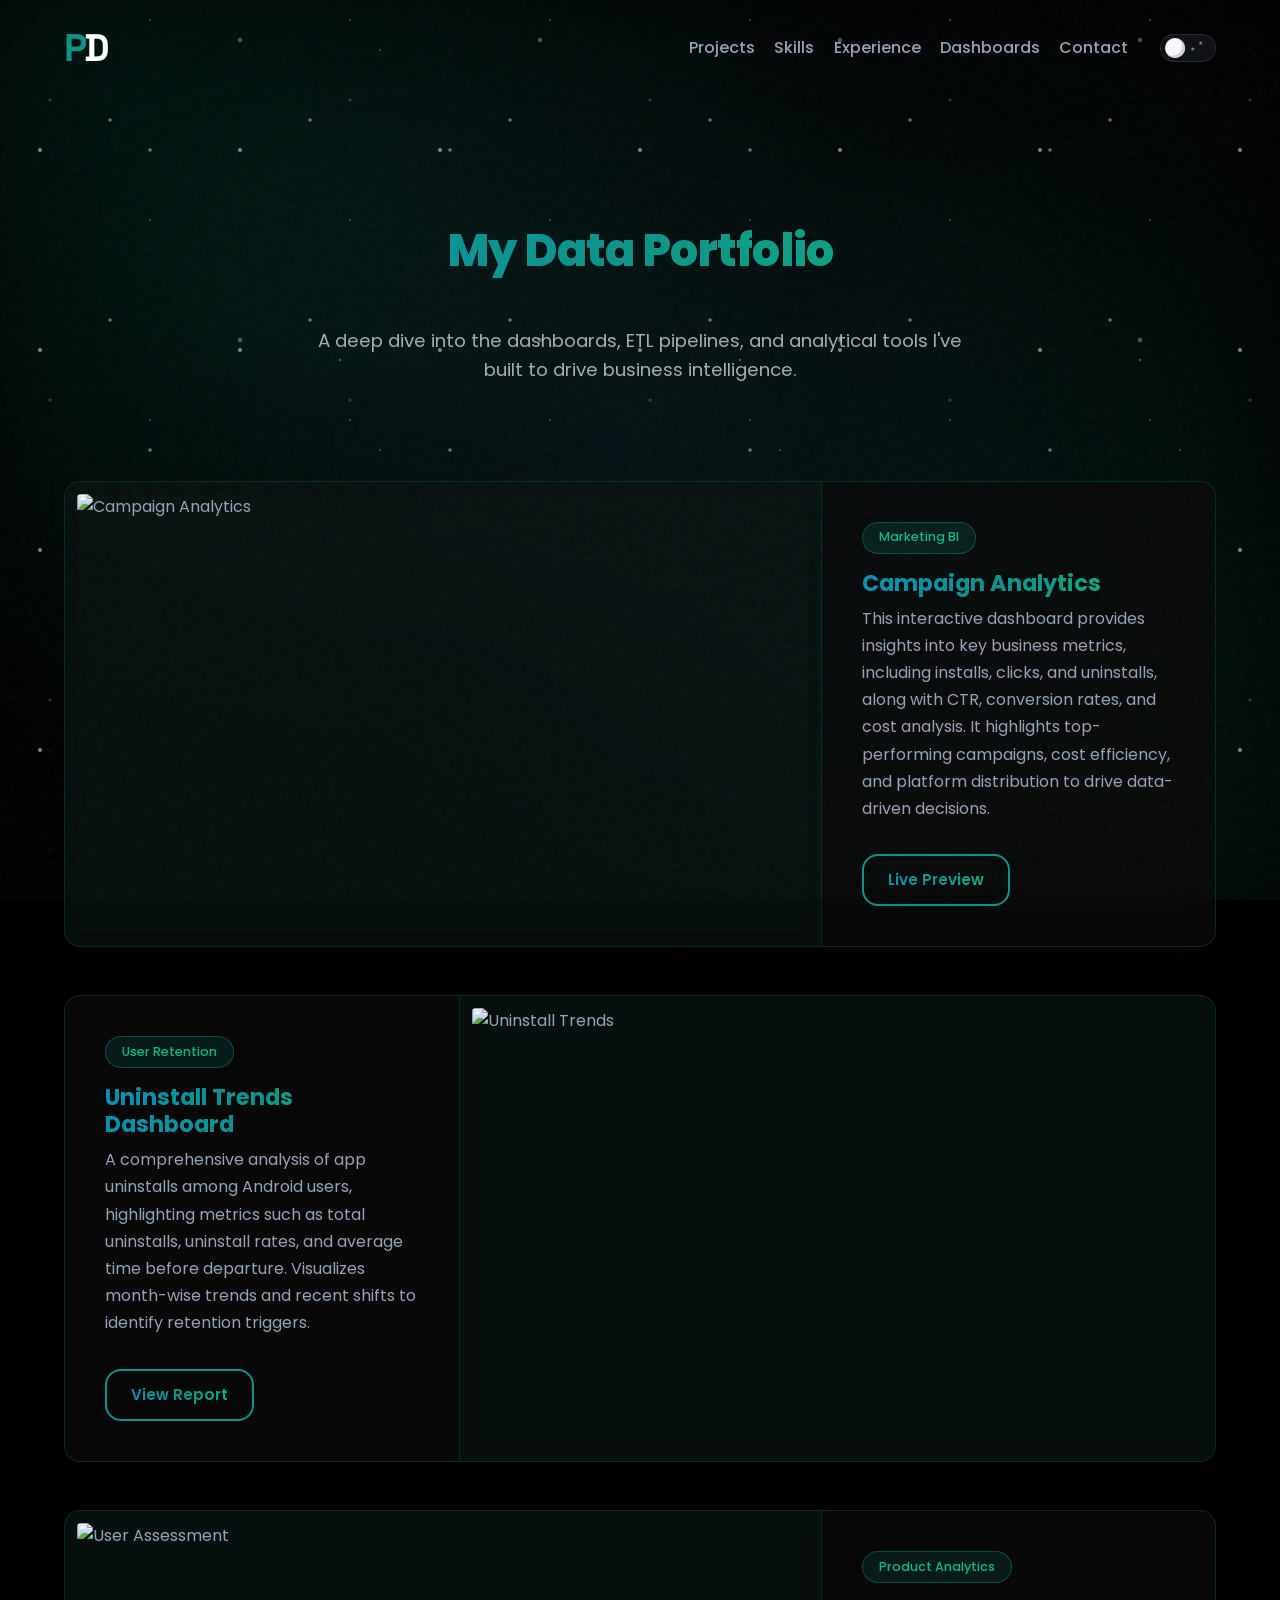
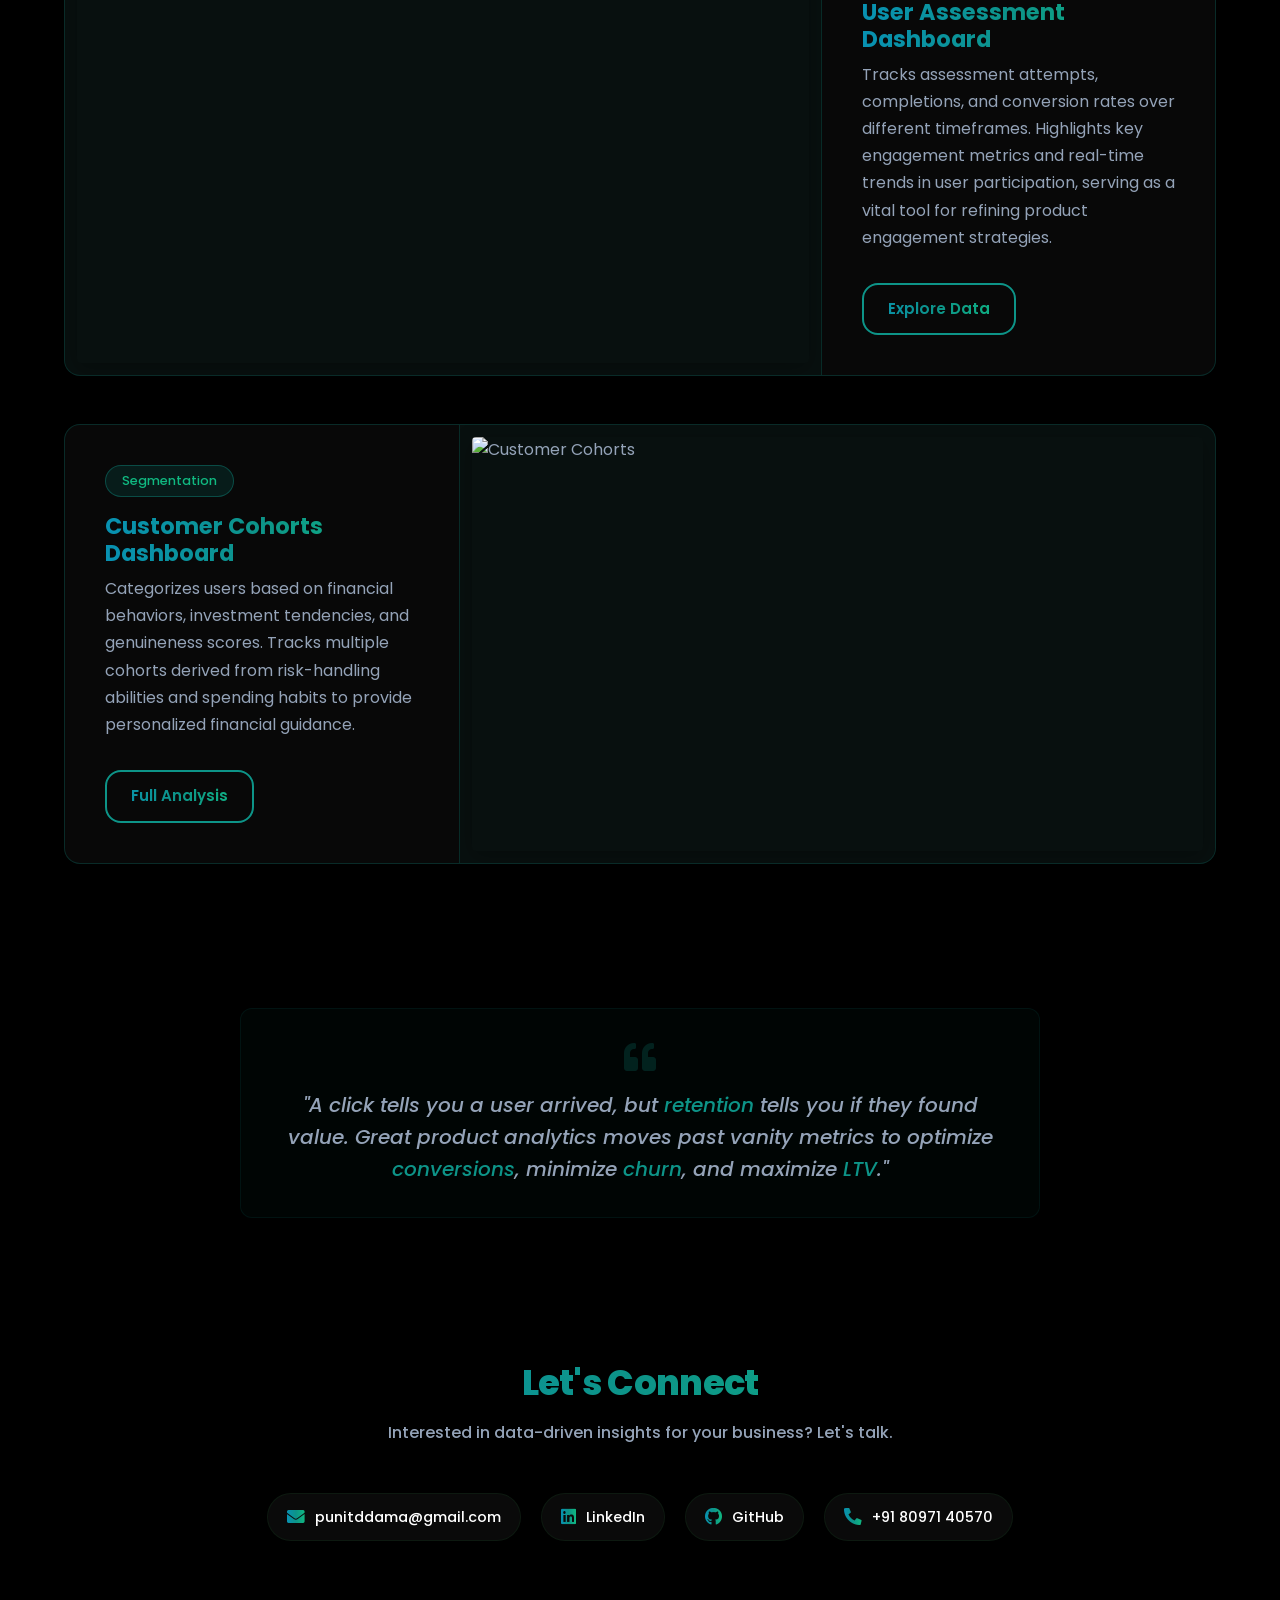
==== commit d979ca8e: "Added PD logo" ====
--- a/index_work.html
+++ b/index_work.html
@@ -148,7 +148,7 @@
     <div id="comet"></div>
     <div class="space-particles"></div>
     <header class="header">
-      <a href="index.html" class="logo">PD</a>
+      <a href="index.html" class="logo"><span>P</span>D</a>
       <nav class="nav">
         <ul class="nav__list">
           <li class="nav__list-item"><a class="link--nav" href="index.html#projects">Projects</a></li>
--- a/styles.css
+++ b/styles.css
@@ -411,17 +411,68 @@
 
 .logo {
   font-family: 'Space Grotesk', sans-serif;
-  font-size: 2rem;
-  font-weight: 700;
-  background: var(--grad-primary);
-  -webkit-background-clip: text;
-  -webkit-text-fill-color: transparent;
-  letter-spacing: -1px;
-  transition: transform 0.3s ease;
+  font-size: 2.4rem;
+  font-weight: 900;
+  color: #ffffff;
+  text-decoration: none;
+  display: flex;
+  align-items: center;
+  position: relative;
+  transition: all 0.4s cubic-bezier(0.175, 0.885, 0.32, 1.275);
+  letter-spacing: -3px;
+}
+
+.logo span {
+  color: var(--clr-primary);
+  display: inline-block;
+  transition: all 0.4s ease;
+  position: relative;
+}
+
+.logo::after {
+  content: '{data}';
+  position: absolute;
+  right: -55px;
+  font-size: 0.85rem;
+  font-weight: 500;
+  color: var(--clr-accent);
+  letter-spacing: 1px;
+  opacity: 0;
+  transform: translateX(-15px);
+  transition: all 0.4s ease;
+  pointer-events: none;
 }
 
 .logo:hover {
-  transform: scale(1.1);
+  letter-spacing: 5px;
+  transform: translateX(-10px);
+  text-shadow: 0 0 15px rgba(13, 148, 136, 0.3);
+}
+
+.logo:hover span {
+  transform: scale(1.1) rotate(-5deg);
+  color: var(--clr-accent);
+}
+
+.logo:hover::after {
+  opacity: 1;
+  transform: translateX(0);
+}
+
+.logo::before {
+  content: '';
+  position: absolute;
+  width: 100%;
+  height: 100%;
+  background: radial-gradient(circle, rgba(13, 148, 136, 0.15) 0%, transparent 70%);
+  z-index: -1;
+  opacity: 0;
+  transition: 0.4s;
+}
+
+.logo:hover::before {
+  opacity: 1;
+  transform: scale(2);
 }
 
 /* About Section */
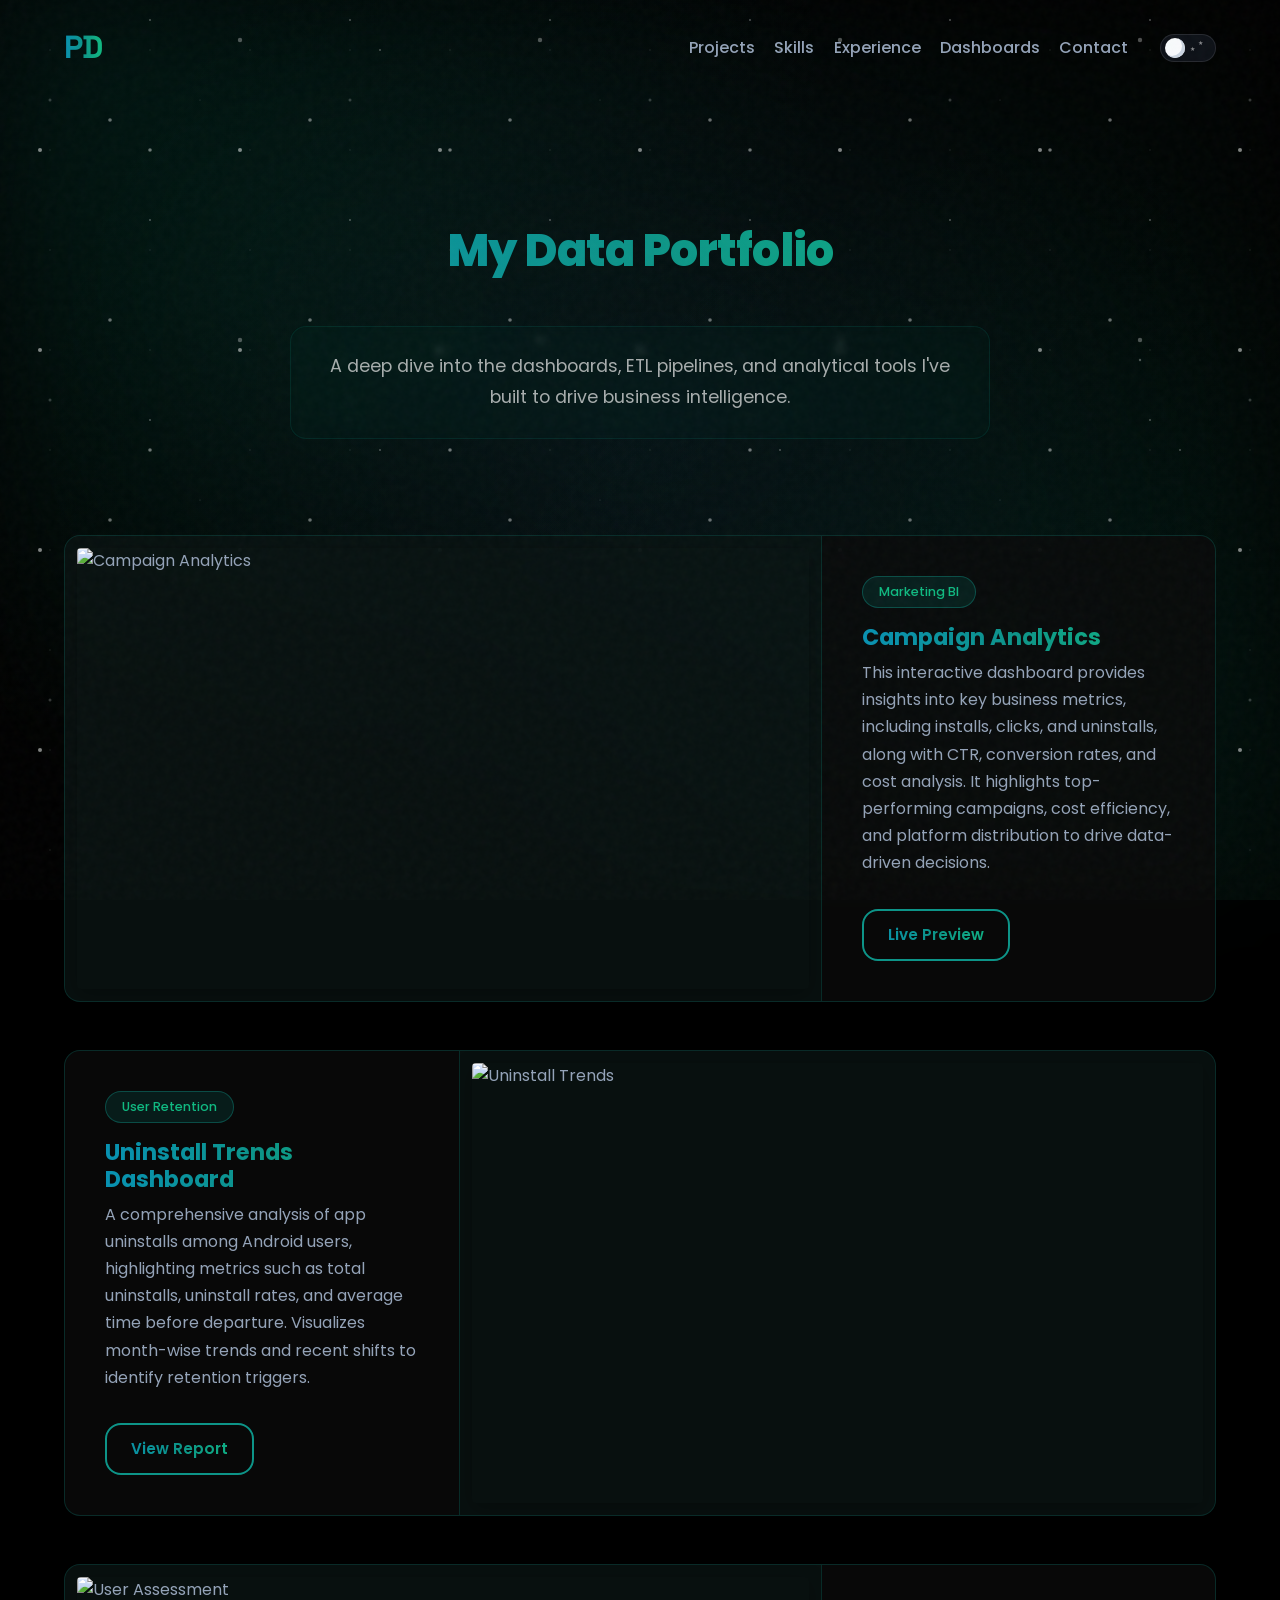
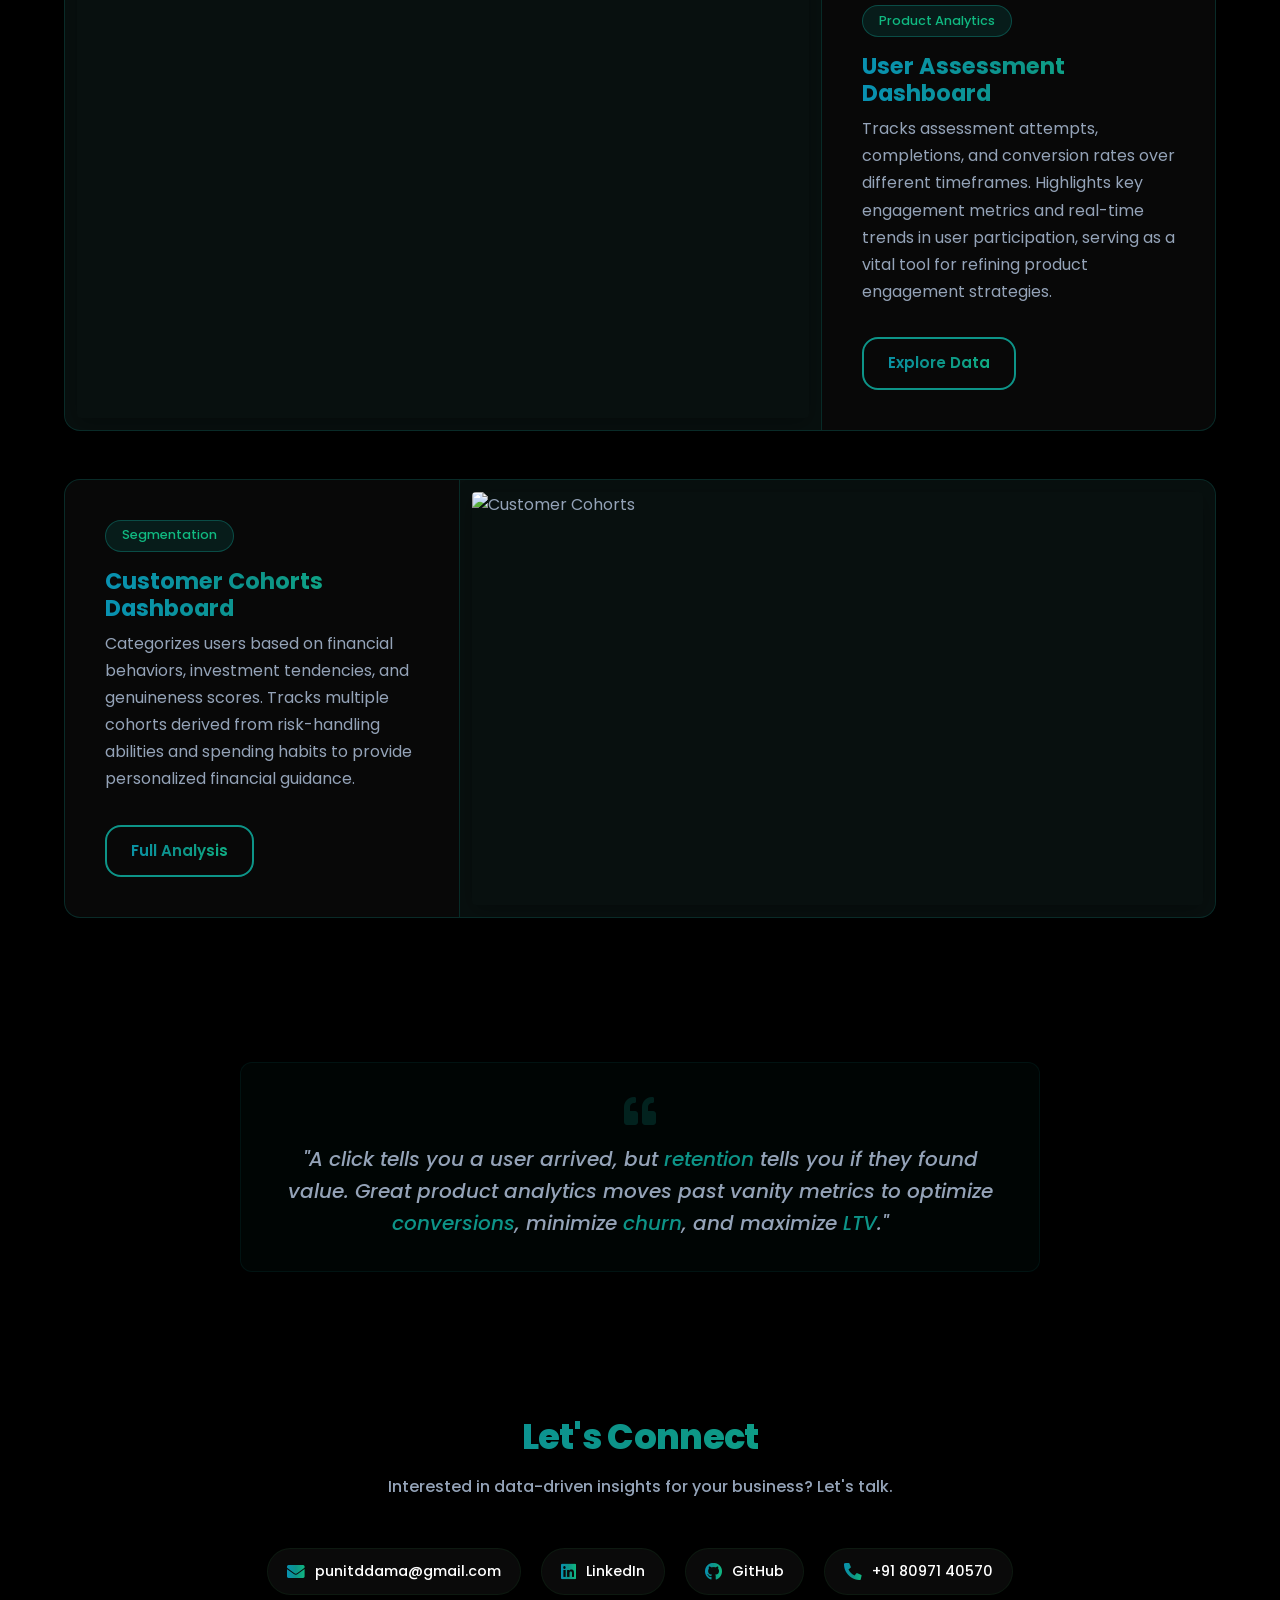
==== commit c1dbcbef: "comet direction changed" ====
--- a/index_work.html
+++ b/index_work.html
@@ -177,7 +177,7 @@
     <main>
       <section class="work-hero container">
         <h1 class="section__title">My Data Portfolio</h1>
-        <p class="section__desc" style="color: var(--clr-fg-dim); max-width: 650px; margin: 1.5rem auto 0; font-size: 1.15rem; line-height: 1.6; text-align: center;">
+        <p class="section__desc" style="color: var(--clr-fg-dim); max-width: 700px; margin: 2.5rem auto 0; font-size: 1.1rem; line-height: 1.8; text-align: center; padding: 1.5rem 2rem; border: 1px solid rgba(13, 148, 136, 0.15); border-radius: 16px; background: rgba(13, 148, 136, 0.03); backdrop-filter: blur(4px);">
           A deep dive into the dashboards, ETL pipelines, and analytical tools I've built to drive business intelligence.
         </p>
       </section>
--- a/styles.css
+++ b/styles.css
@@ -411,68 +411,17 @@
 
 .logo {
   font-family: 'Space Grotesk', sans-serif;
-  font-size: 2.4rem;
-  font-weight: 900;
-  color: #ffffff;
-  text-decoration: none;
-  display: flex;
-  align-items: center;
-  position: relative;
-  transition: all 0.4s cubic-bezier(0.175, 0.885, 0.32, 1.275);
-  letter-spacing: -3px;
-}
-
-.logo span {
-  color: var(--clr-primary);
-  display: inline-block;
-  transition: all 0.4s ease;
-  position: relative;
-}
-
-.logo::after {
-  content: '{data}';
-  position: absolute;
-  right: -55px;
-  font-size: 0.85rem;
-  font-weight: 500;
-  color: var(--clr-accent);
-  letter-spacing: 1px;
-  opacity: 0;
-  transform: translateX(-15px);
-  transition: all 0.4s ease;
-  pointer-events: none;
+  font-size: 2rem;
+  font-weight: 700;
+  background: var(--grad-primary);
+  -webkit-background-clip: text;
+  -webkit-text-fill-color: transparent;
+  letter-spacing: -1px;
+  transition: transform 0.3s ease;
 }
 
 .logo:hover {
-  letter-spacing: 5px;
-  transform: translateX(-10px);
-  text-shadow: 0 0 15px rgba(13, 148, 136, 0.3);
-}
-
-.logo:hover span {
-  transform: scale(1.1) rotate(-5deg);
-  color: var(--clr-accent);
-}
-
-.logo:hover::after {
-  opacity: 1;
-  transform: translateX(0);
-}
-
-.logo::before {
-  content: '';
-  position: absolute;
-  width: 100%;
-  height: 100%;
-  background: radial-gradient(circle, rgba(13, 148, 136, 0.15) 0%, transparent 70%);
-  z-index: -1;
-  opacity: 0;
-  transition: 0.4s;
-}
-
-.logo:hover::before {
-  opacity: 1;
-  transform: scale(2);
+  transform: scale(1.1);
 }
 
 /* About Section */
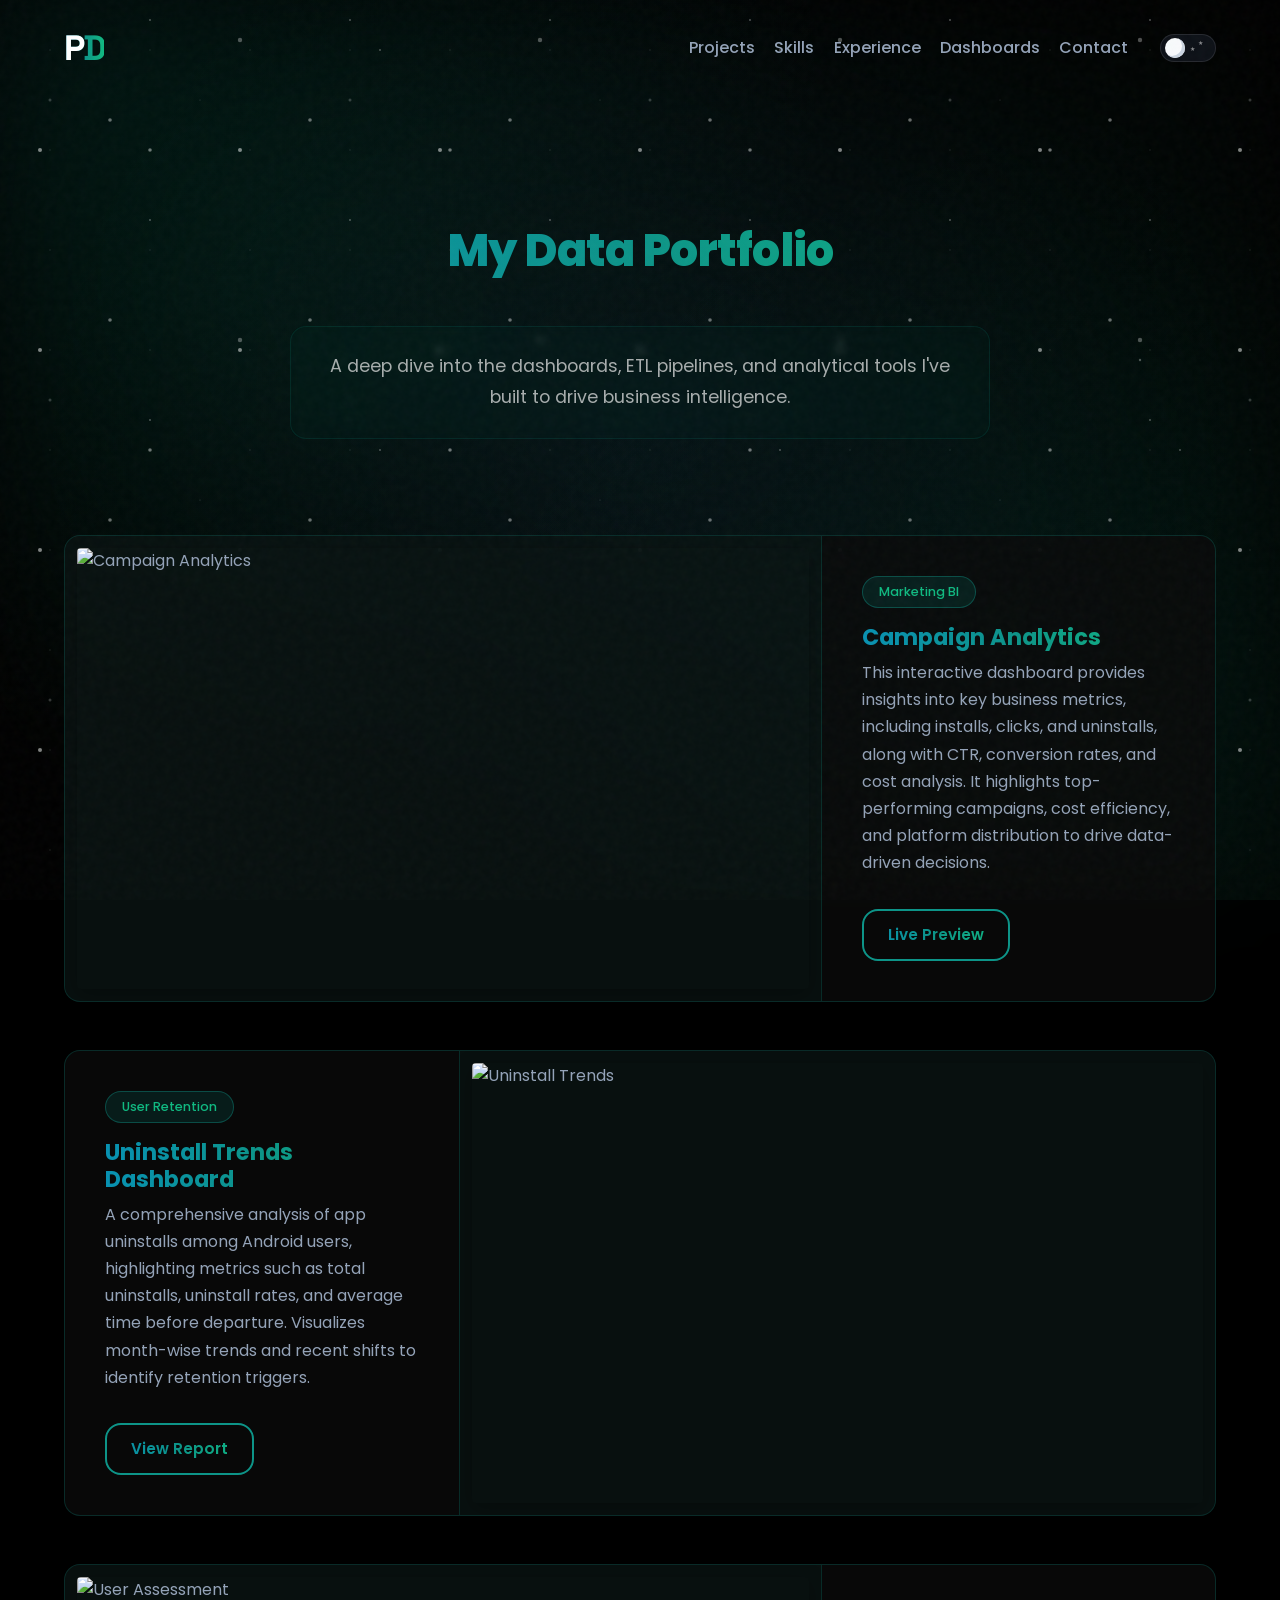
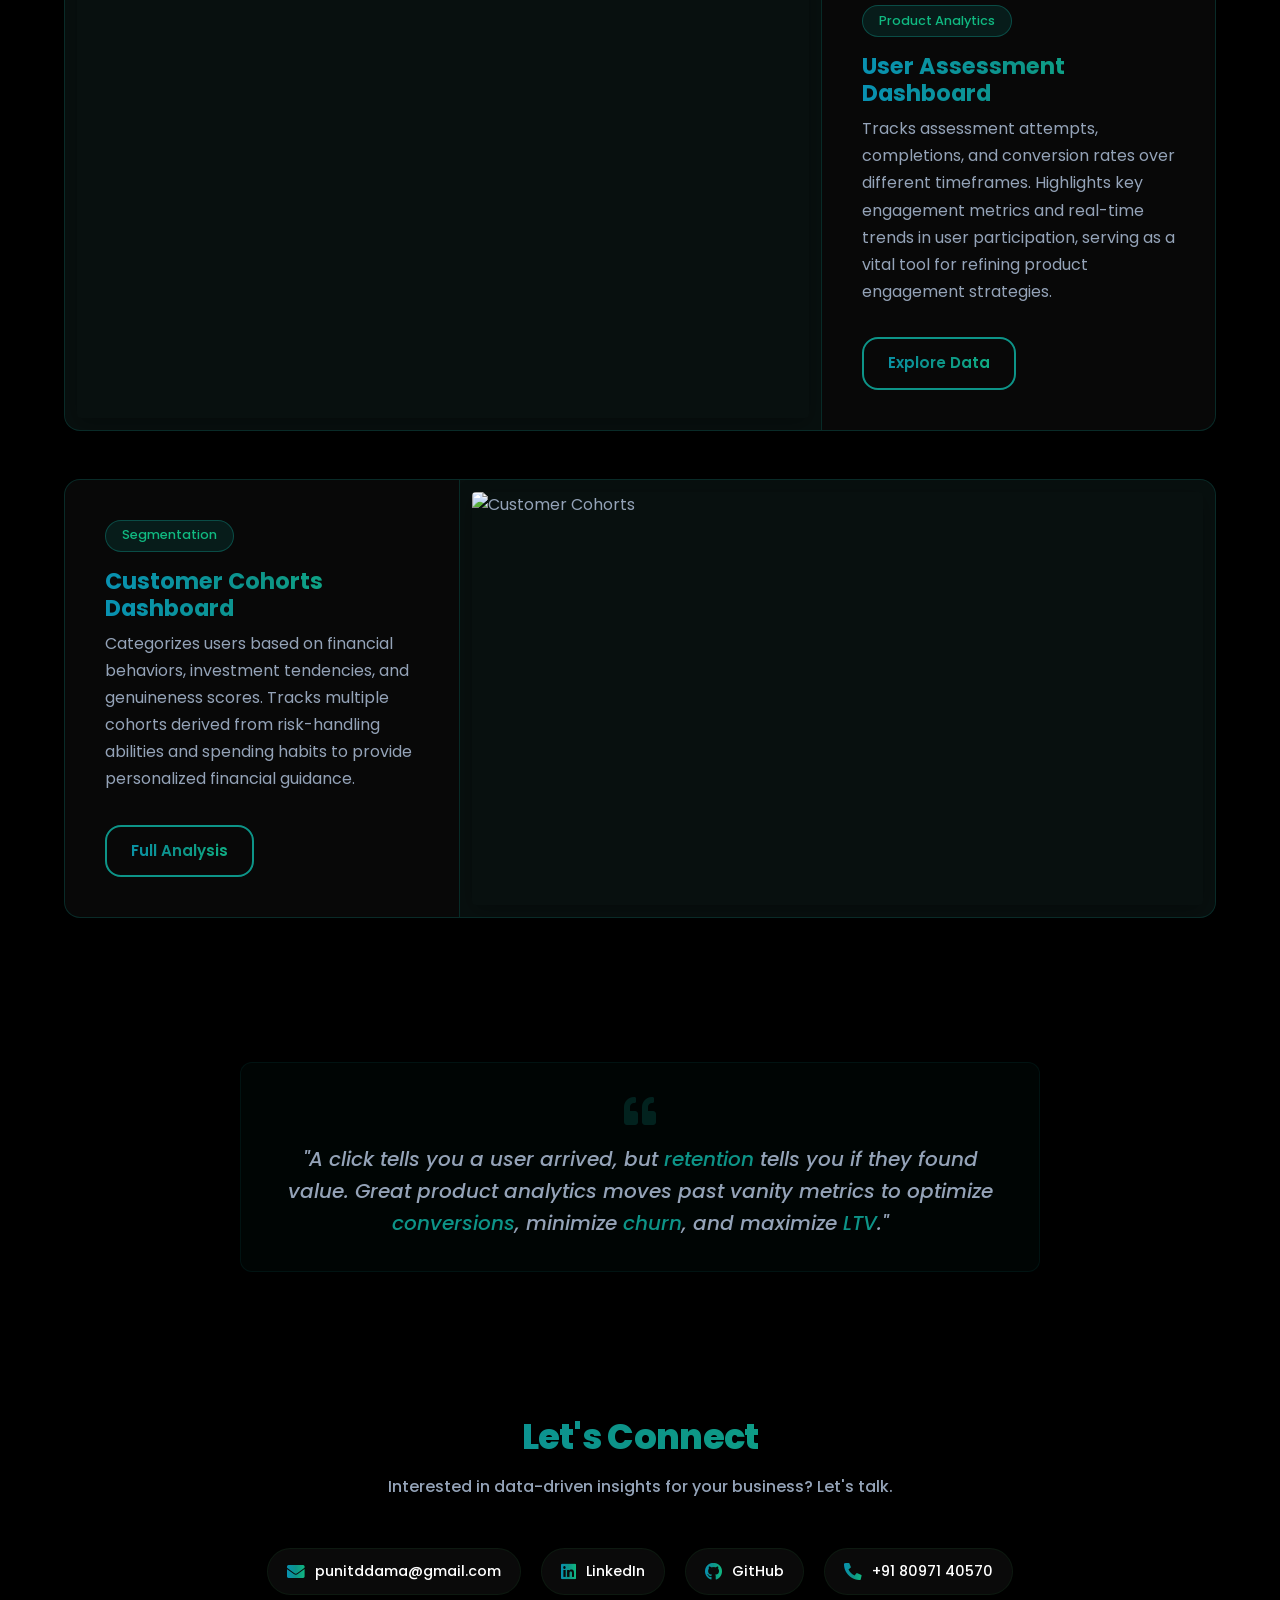
==== commit 69532efa: "updated comets" ====
--- a/index_work.html
+++ b/index_work.html
@@ -145,10 +145,14 @@
     <span class="shooting-star"></span>
     <span class="shooting-star"></span>
     <span class="shooting-star"></span>
-    <div id="comet"></div>
+    <div id="comet1" class="comet"></div>
+    <div id="comet2" class="comet"></div>
     <div class="space-particles"></div>
     <header class="header">
-      <a href="index.html" class="logo"><span>P</span>D</a>
+      <a href="index.html" class="logo">
+        <span class="logo__brand"><span>P</span>D</span>
+        <span class="logo__tag">{data}</span>
+      </a>
       <nav class="nav">
         <ul class="nav__list">
           <li class="nav__list-item"><a class="link--nav" href="index.html#projects">Projects</a></li>
--- a/styles.css
+++ b/styles.css
@@ -112,10 +112,8 @@
 }
 
 /* Comet Effect */
-#comet {
+.comet {
   position: fixed;
-  top: 10%;
-  left: -200px;
   width: 4px;
   height: 4px;
   background: #fff;
@@ -123,25 +121,51 @@
   box-shadow: 0 0 20px #fff, 0 0 40px #10b981;
   z-index: -1;
   opacity: 0;
-  animation: cometMoveSide 25s linear infinite;
-}
-
-#comet::after {
+}
+
+.comet::after {
   content: '';
   position: absolute;
   top: 50%;
-  left: 0;
   width: 180px;
   height: 1px;
+  transform: translateY(-50%);
+}
+
+#comet1 {
+  top: -100px;
+  left: -200px;
+  animation: cometMoveLtoR 18s linear infinite;
+}
+
+#comet1::after {
+  right: 0;
+  background: linear-gradient(to left, rgba(16, 185, 129, 0.6), transparent);
+}
+
+#comet2 {
+  top: -100px;
+  right: -200px;
+  animation: cometMoveRtoL 25s linear infinite 7s;
+}
+
+#comet2::after {
+  left: 0;
   background: linear-gradient(to right, rgba(16, 185, 129, 0.6), transparent);
-  transform: translateY(-50%);
-}
-
-@keyframes cometMoveSide {
-  0% { transform: translateX(0) translateY(0) rotate(-10deg); opacity: 0; }
+}
+
+@keyframes cometMoveLtoR {
+  0% { transform: rotate(45deg) translateX(0); opacity: 0; }
   5% { opacity: 1; }
   95% { opacity: 1; }
-  100% { transform: translateX(120vw) translateY(10vh) rotate(-10deg); opacity: 0; }
+  100% { transform: rotate(45deg) translateX(150vw); opacity: 0; }
+}
+
+@keyframes cometMoveRtoL {
+  0% { transform: rotate(315deg) translateX(0); opacity: 0; }
+  5% { opacity: 1; }
+  95% { opacity: 1; }
+  100% { transform: rotate(315deg) translateX(-150vw); opacity: 0; }
 }
 
 /* Space Particles */
@@ -411,17 +435,59 @@
 
 .logo {
   font-family: 'Space Grotesk', sans-serif;
-  font-size: 2rem;
-  font-weight: 700;
+  font-size: 2.2rem;
+  font-weight: 900;
+  text-decoration: none;
+  display: flex;
+  align-items: center;
+  position: relative;
+  transition: all 0.4s cubic-bezier(0.175, 0.885, 0.32, 1.275);
+  letter-spacing: -2px;
+  gap: 12px;
+}
+
+.logo__brand {
   background: var(--grad-primary);
   -webkit-background-clip: text;
   -webkit-text-fill-color: transparent;
-  letter-spacing: -1px;
-  transition: transform 0.3s ease;
+  display: flex;
+  align-items: center;
+  transition: all 0.4s ease;
+}
+
+.logo__brand span {
+  -webkit-text-fill-color: #ffffff;
+}
+
+.logo__tag {
+  font-size: 0.8rem;
+  font-weight: 600;
+  color: var(--clr-accent);
+  background: rgba(13, 148, 136, 0.1);
+  padding: 2px 8px;
+  border: 1px solid rgba(13, 148, 136, 0.3);
+  border-radius: 4px;
+  opacity: 0;
+  transform: translateX(-15px) scale(0.8);
+  transition: all 0.5s cubic-bezier(0.175, 0.885, 0.32, 1.275);
+  pointer-events: none;
+  backdrop-filter: blur(4px);
+  white-space: nowrap;
 }
 
 .logo:hover {
-  transform: scale(1.1);
+  letter-spacing: 2px;
+  transform: translateX(-5px);
+}
+
+.logo:hover .logo__brand {
+  transform: scale(1.05);
+}
+
+.logo:hover .logo__tag {
+  opacity: 1;
+  transform: translateX(0) scale(1);
+  box-shadow: 0 0 15px rgba(13, 148, 136, 0.3);
 }
 
 /* About Section */
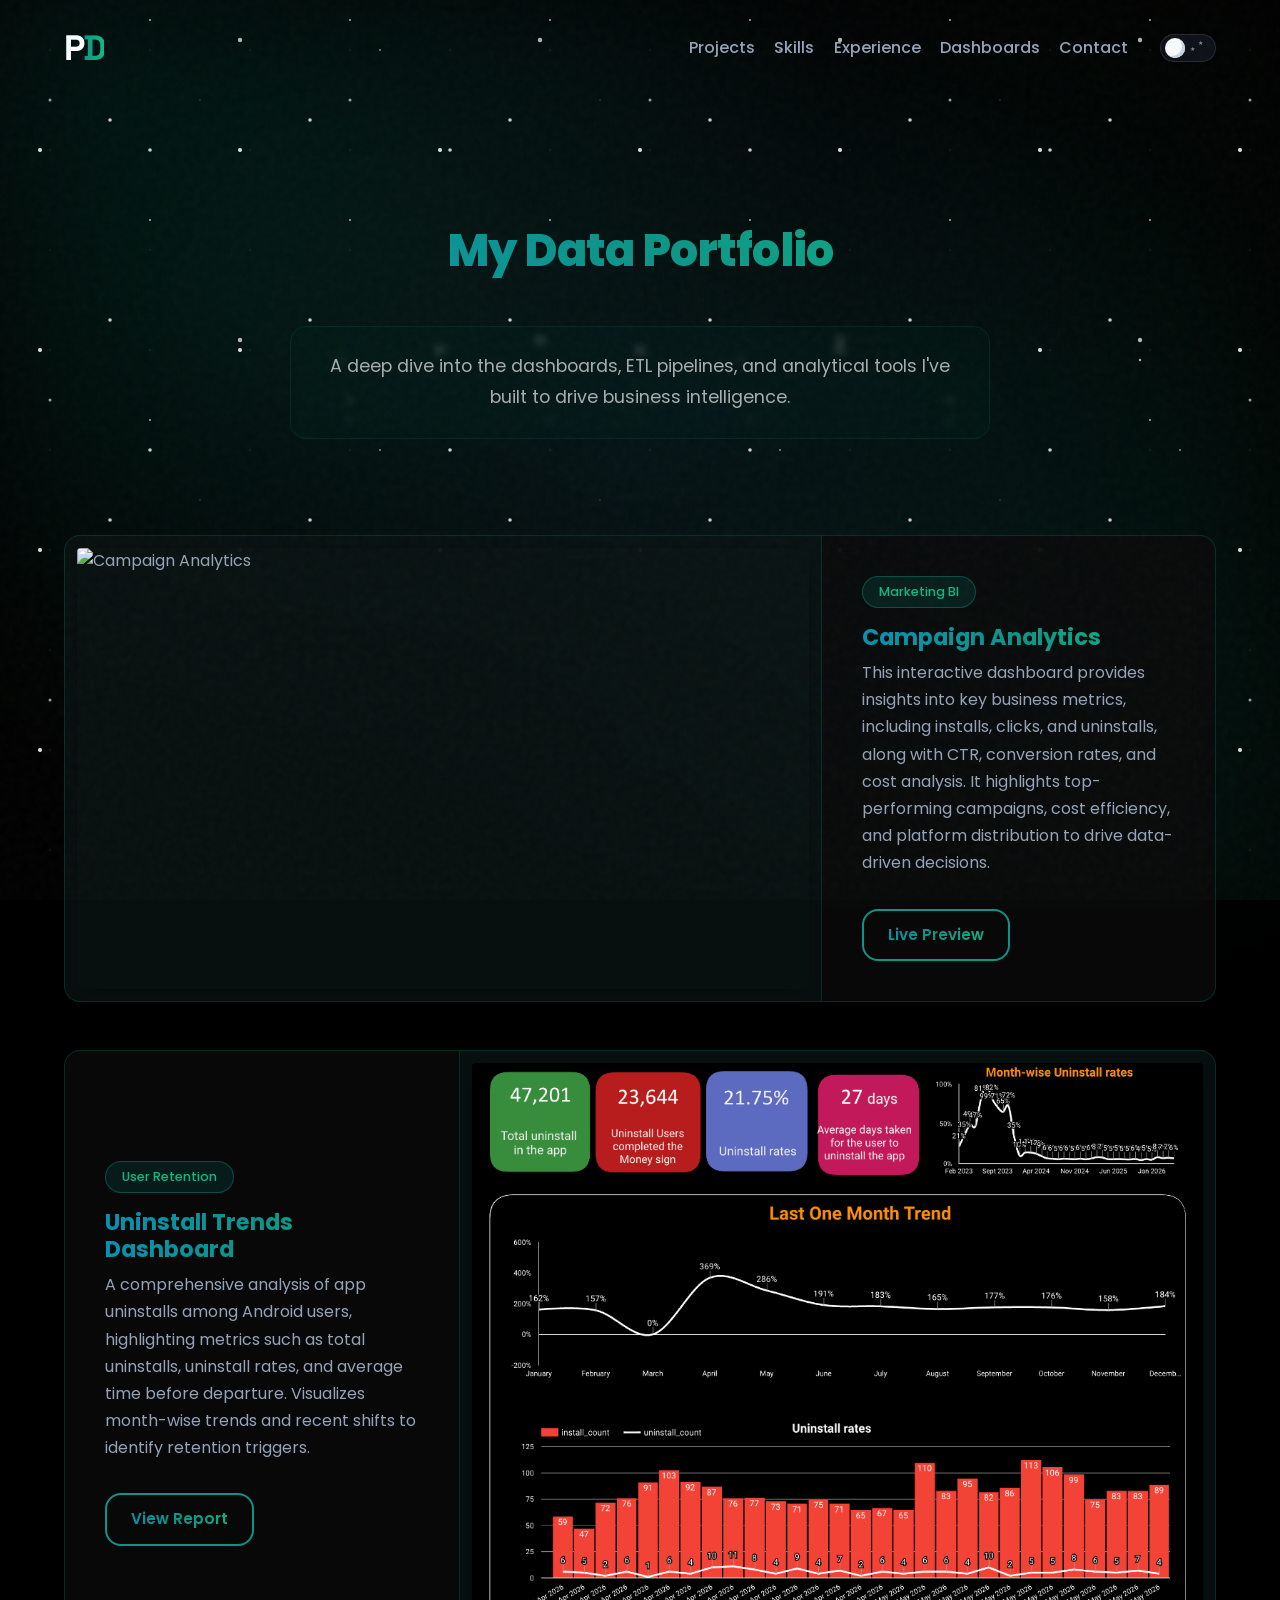
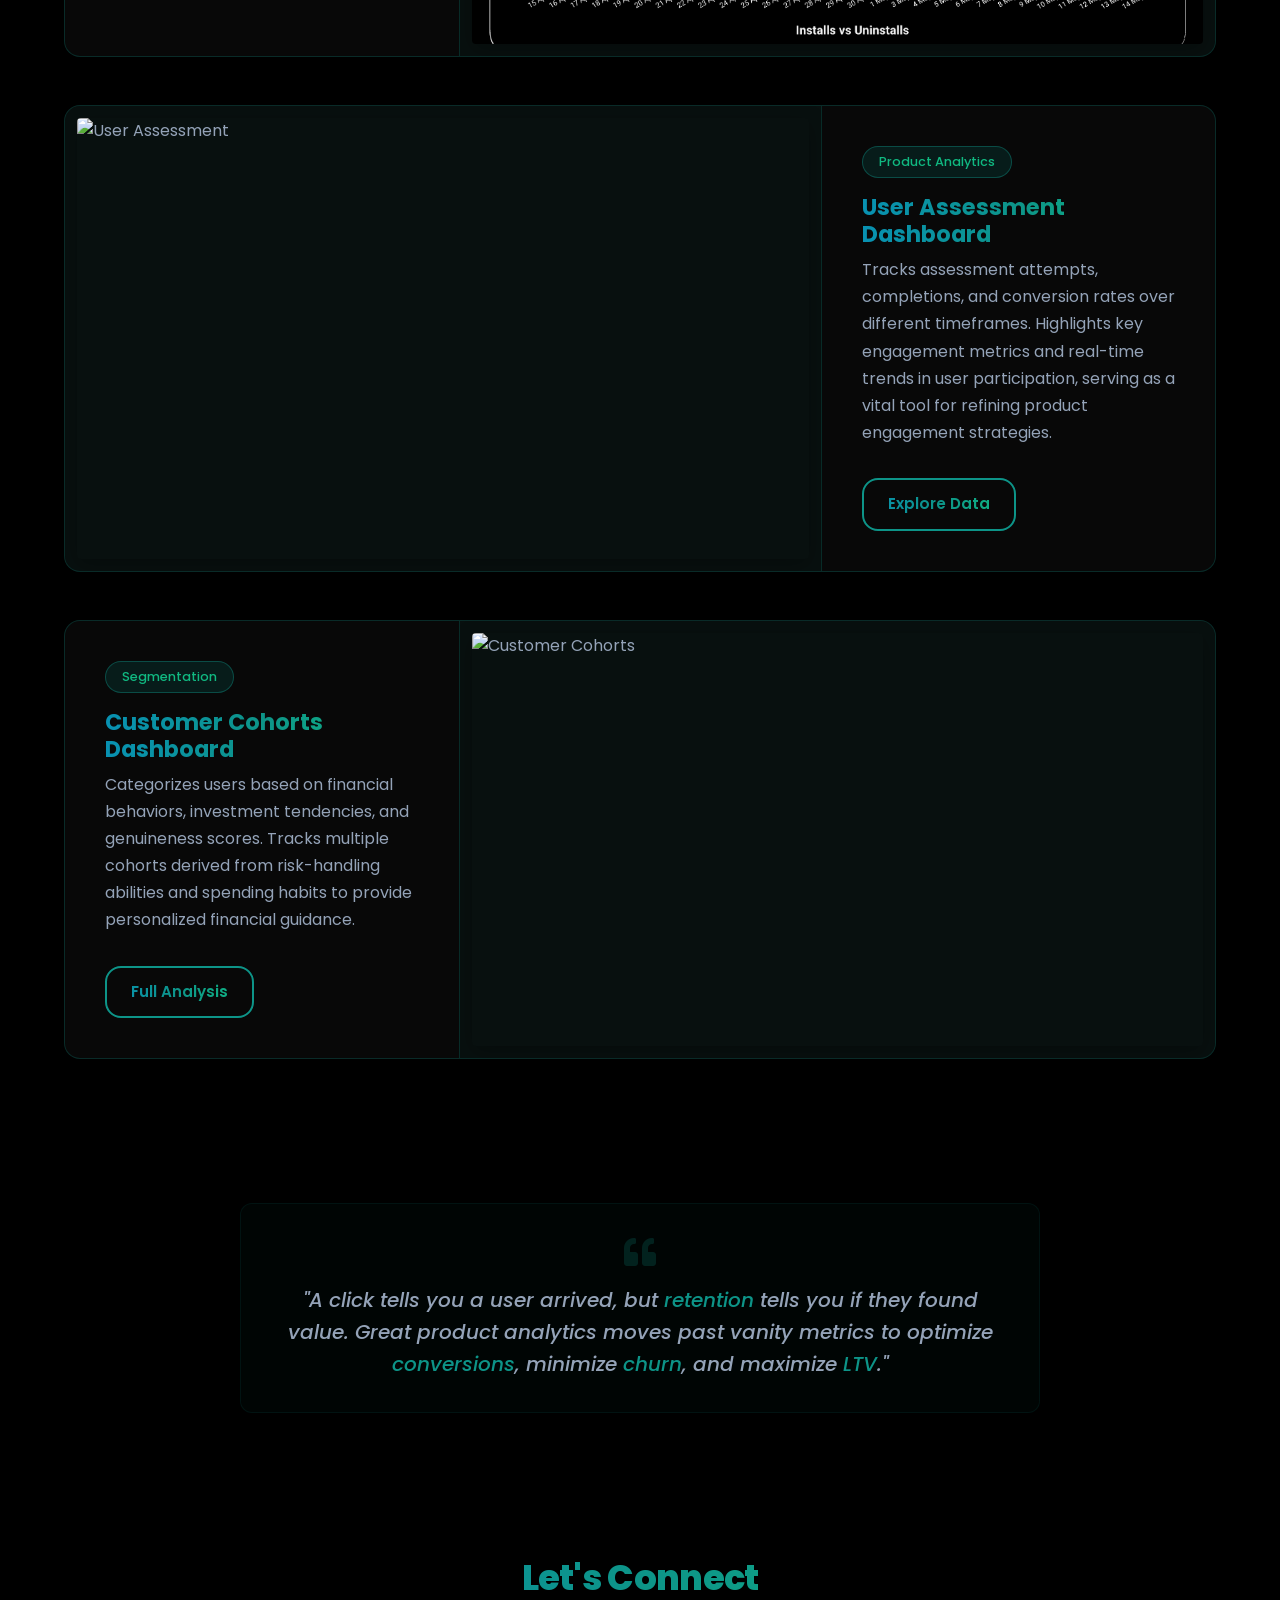
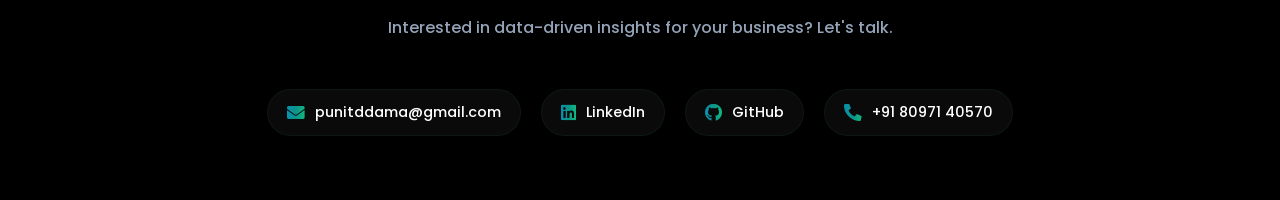
==== commit 546cf344: "updated dashboard" ====
--- a/index_work.html
+++ b/index_work.html
@@ -151,7 +151,7 @@
     <header class="header">
       <a href="index.html" class="logo">
         <span class="logo__brand"><span>P</span>D</span>
-        <span class="logo__tag">{data}</span>
+        <span class="logo__tag">{Data Analytics}</span>
       </a>
       <nav class="nav">
         <ul class="nav__list">
@@ -209,7 +209,7 @@
           <!-- Dashboard 2: Uninstall Trends -->
           <div class="dashboard-card">
             <div class="dashboard-image">
-              <img src="images/uninstall_img.png" alt="Uninstall Trends" />
+              <img src="images/uninstall_imp.png" alt="Uninstall Trends" />
             </div>
             <div class="dashboard-content">
               <span class="dashboard-tag">User Retention</span>
--- a/styles.css
+++ b/styles.css
@@ -74,25 +74,25 @@
 }
 
 #stars {
-  background: transparent url('[data-uri]') repeat;
+  background: transparent url('[data-uri]') repeat;
   animation: spaceRotate 200s linear infinite, twinkle 12s ease-in-out infinite;
 }
 
 #stars2 {
-  background: transparent url('[data-uri]') repeat;
+  background: transparent url('[data-uri]') repeat;
   animation: spaceRotate 150s linear infinite reverse, twinkle 15s ease-in-out infinite;
   animation-delay: 2s;
 }
 
 #stars3 {
-  background: transparent url('[data-uri]') repeat;
+  background: transparent url('[data-uri]') repeat;
   animation: spaceRotate 300s linear infinite, twinkle 18s ease-in-out infinite;
   animation-delay: 4s;
 }
 
 @keyframes twinkle {
-  0%, 100% { opacity: 0.9; transform: scale(1); }
-  50% { opacity: 0.05; transform: scale(0.8); }
+  0%, 100% { opacity: 1; transform: scale(1.1); }
+  50% { opacity: 0.6; transform: scale(1); }
 }
 
 #nebula {
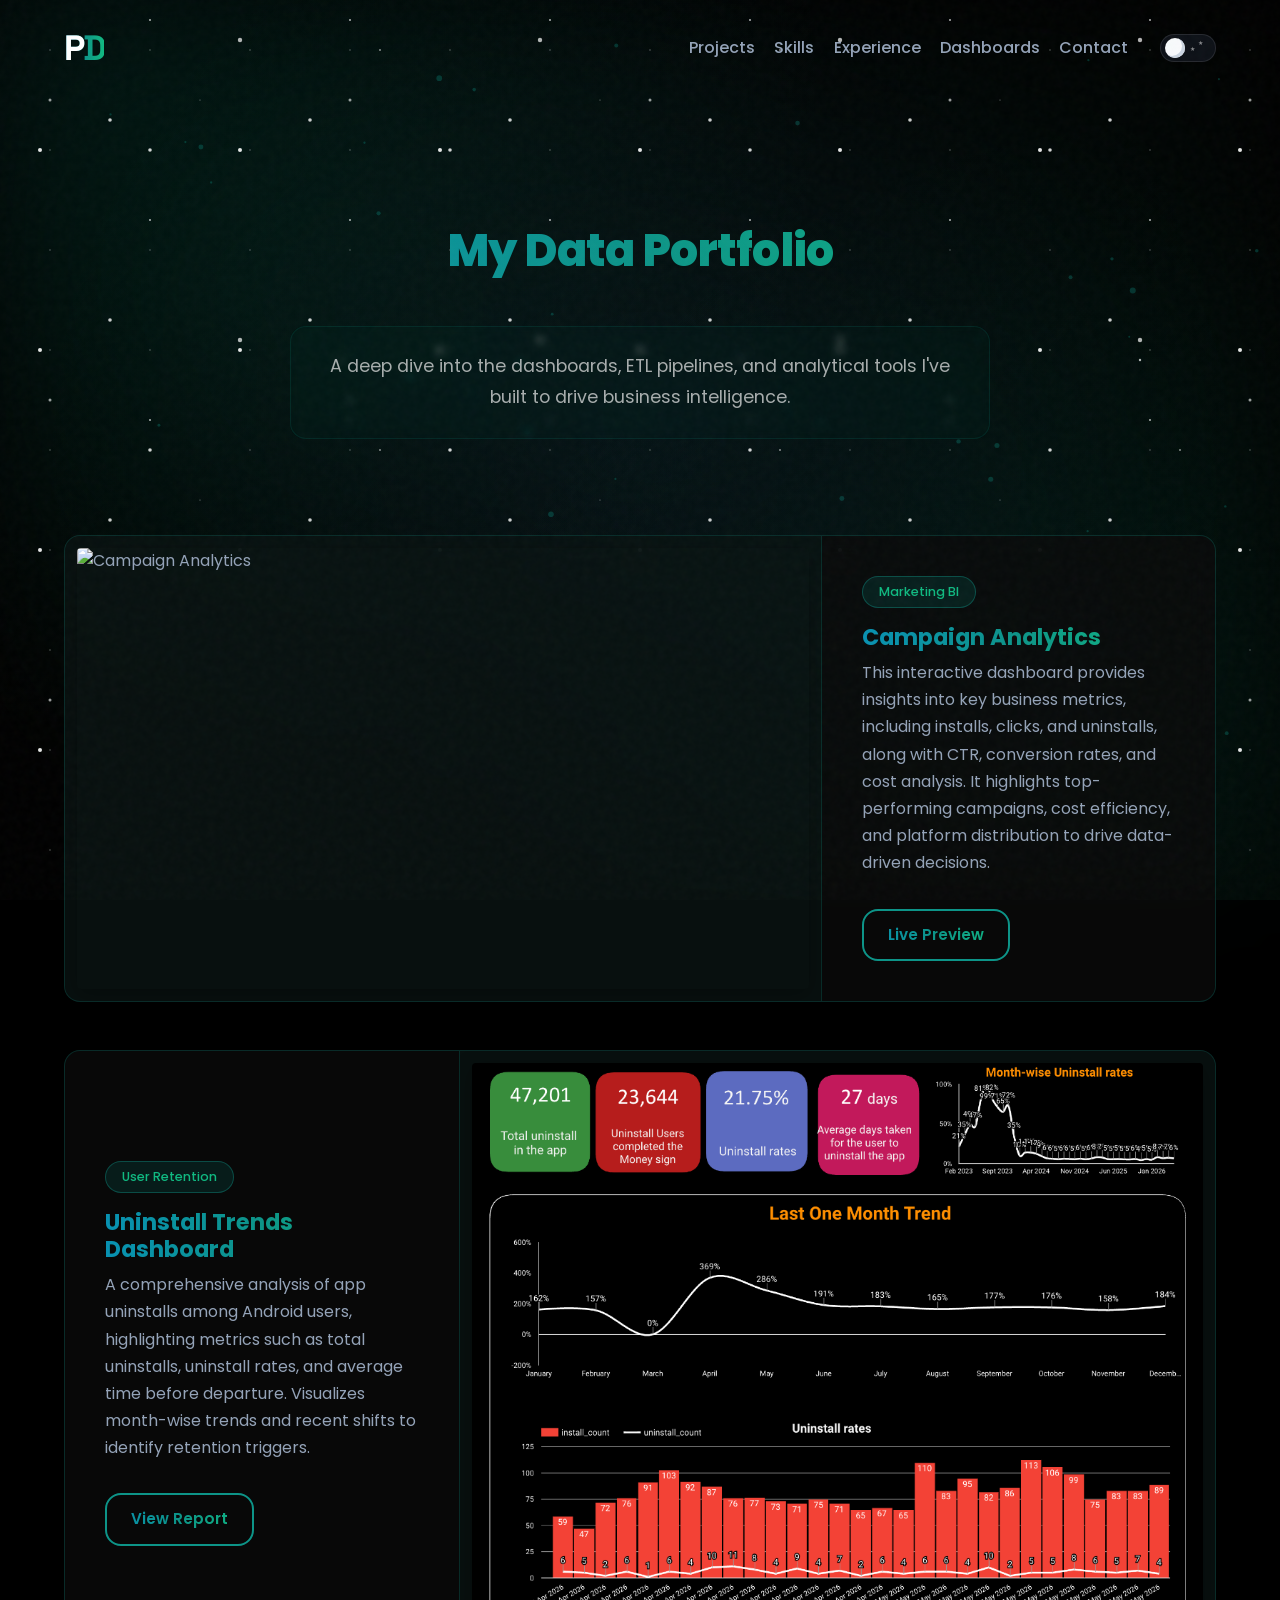
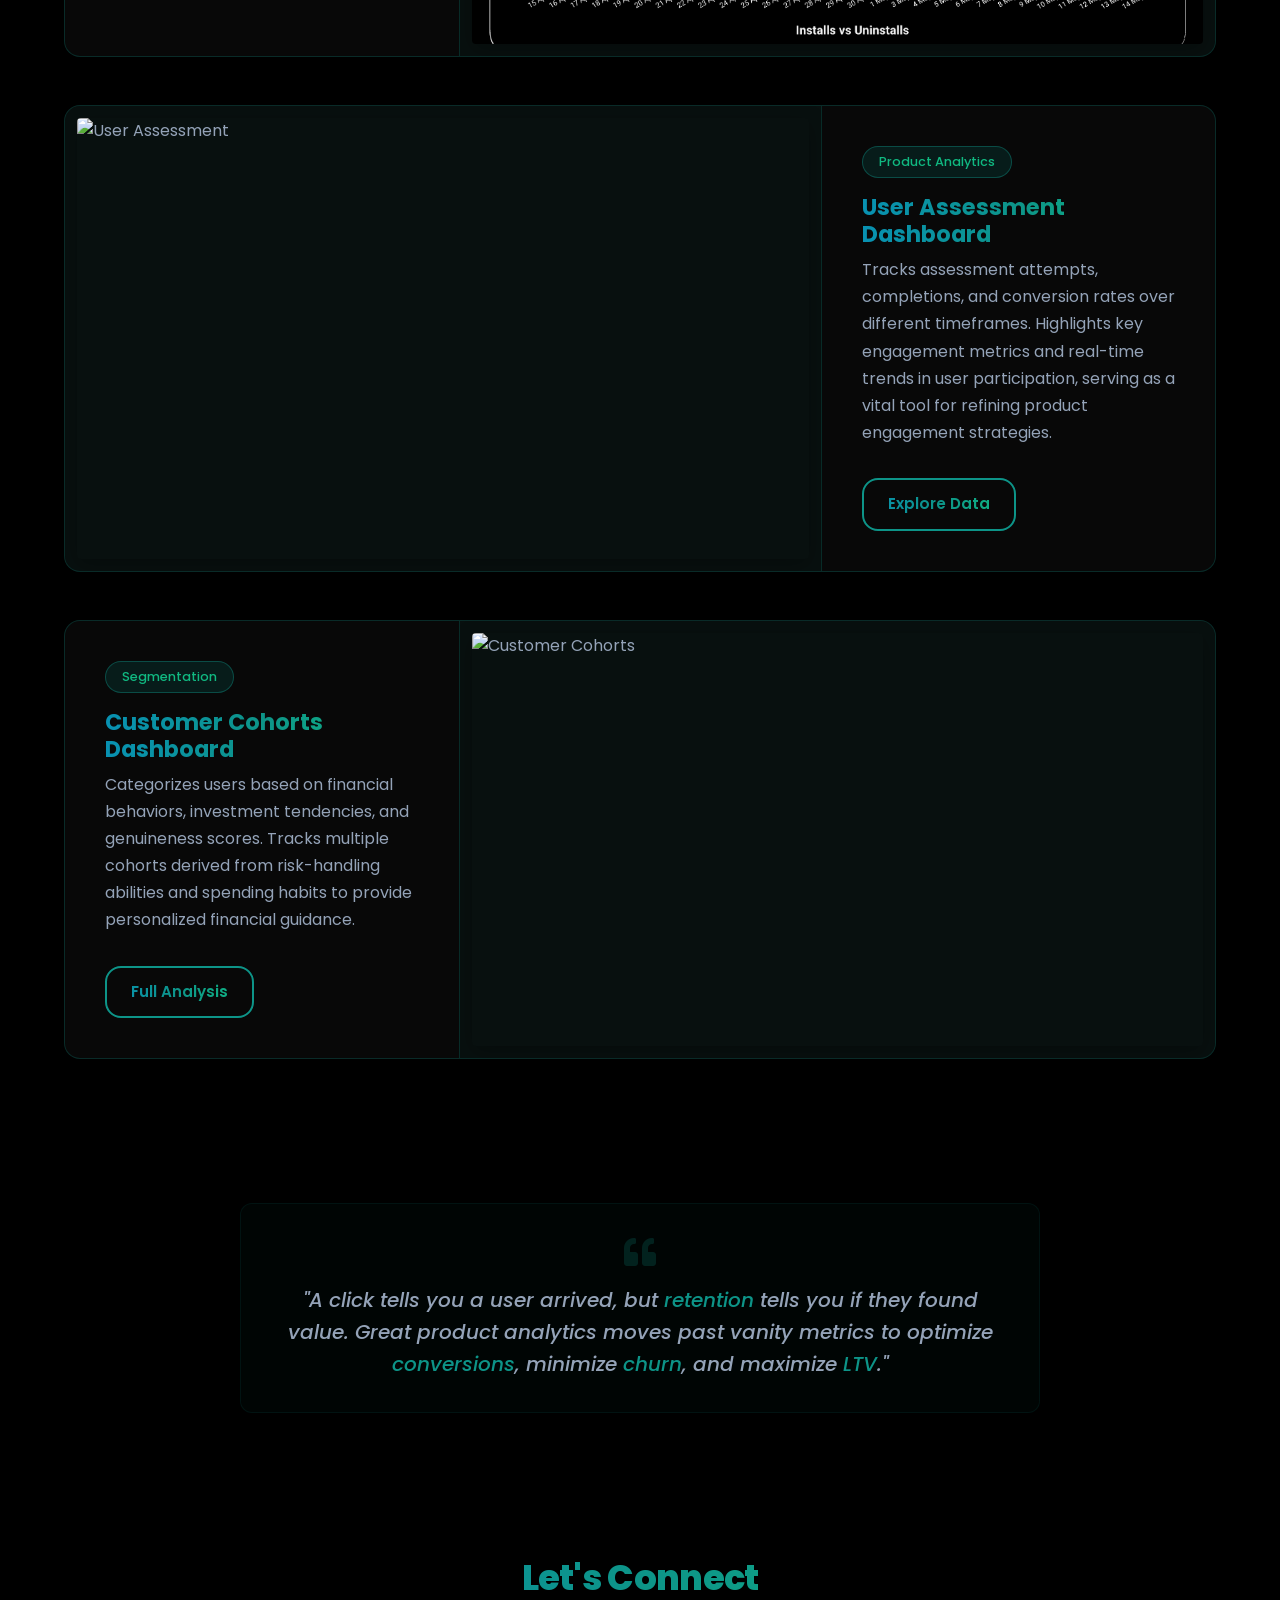
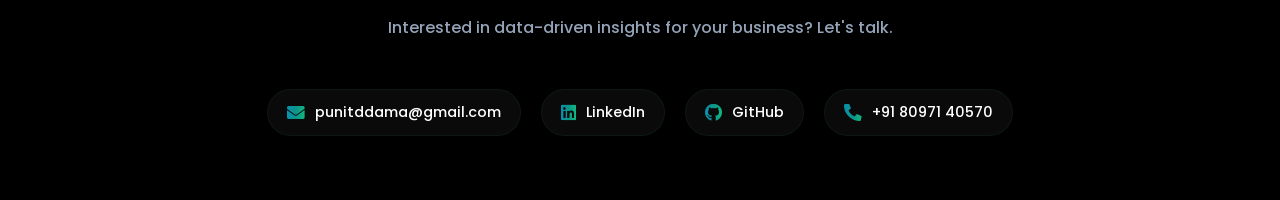
==== commit e4cc6991: "added animations" ====
--- a/index_work.html
+++ b/index_work.html
@@ -137,6 +137,13 @@
     </style>
   </head>
   <body id="top">
+    <div id="preloader">
+      <div class="loader-container">
+        <div class="loader-circle"></div>
+        <div class="loader-data">01</div>
+      </div>
+      <div class="loader-text">Processing Data Insights...</div>
+    </div>
     <div id="stars"></div>
     <div id="stars2"></div>
     <div id="stars3"></div>
@@ -190,7 +197,7 @@
         <div class="work-grid">
           
           <!-- Dashboard 1: Campaign Analytics -->
-          <div class="dashboard-card">
+          <div class="dashboard-card reveal">
             <div class="dashboard-image">
               <img src="images/overview_report.png" alt="Campaign Analytics" />
             </div>
@@ -207,7 +214,7 @@
           </div>
 
           <!-- Dashboard 2: Uninstall Trends -->
-          <div class="dashboard-card">
+          <div class="dashboard-card reveal">
             <div class="dashboard-image">
               <img src="images/uninstall_imp.png" alt="Uninstall Trends" />
             </div>
@@ -225,7 +232,7 @@
           </div>
 
           <!-- Dashboard 3: User Assessment -->
-          <div class="dashboard-card">
+          <div class="dashboard-card reveal">
             <div class="dashboard-image">
               <img src="images/s_ms_cohort.png" alt="User Assessment" />
             </div>
@@ -242,7 +249,7 @@
           </div>
 
           <!-- Dashboard 4: Customer Cohorts -->
-          <div class="dashboard-card">
+          <div class="dashboard-card reveal">
             <div class="dashboard-image">
               <img src="images/cohorts_dashboard_final.png" alt="Customer Cohorts" />
             </div>
--- a/styles.css
+++ b/styles.css
@@ -56,7 +56,101 @@
   background-attachment: fixed;
   position: relative;
   transition: background-color 0.3s ease, color 0.3s ease;
-  overflow-x: hidden;
+  overflow: hidden;
+}
+
+/* Preloader Styles */
+#preloader {
+  position: fixed;
+  top: 0;
+  left: 0;
+  width: 100%;
+  height: 100%;
+  background: #000000;
+  display: flex;
+  flex-direction: column;
+  justify-content: center;
+  align-items: center;
+  z-index: 10000;
+  transition: opacity 0.5s cubic-bezier(0.4, 0, 0.2, 1), visibility 0.5s;
+}
+
+#preloader.fade-out {
+  opacity: 0;
+  visibility: hidden;
+}
+
+.loader-container {
+  position: relative;
+  width: 120px;
+  height: 120px;
+}
+
+.loader-circle {
+  position: absolute;
+  width: 100%;
+  height: 100%;
+  border: 2px solid transparent;
+  border-top-color: var(--clr-primary);
+  border-radius: 50%;
+  animation: loaderSpin 2s linear infinite;
+}
+
+.loader-circle::before {
+  content: '';
+  position: absolute;
+  top: 5px;
+  left: 5px;
+  right: 5px;
+  bottom: 5px;
+  border: 2px solid transparent;
+  border-top-color: var(--clr-accent);
+  border-radius: 50%;
+  animation: loaderSpin 3s linear infinite;
+}
+
+.loader-circle::after {
+  content: '';
+  position: absolute;
+  top: 15px;
+  left: 15px;
+  right: 15px;
+  bottom: 15px;
+  border: 2px solid transparent;
+  border-top-color: var(--clr-fg-dim);
+  border-radius: 50%;
+  animation: loaderSpin 1.5s linear infinite;
+}
+
+.loader-text {
+  margin-top: 2rem;
+  font-family: 'Space Grotesk', sans-serif;
+  color: var(--clr-primary);
+  letter-spacing: 0.3em;
+  font-size: 0.8rem;
+  text-transform: uppercase;
+  animation: textPulse 1.5s ease-in-out infinite;
+}
+
+.loader-data {
+  position: absolute;
+  top: 50%;
+  left: 50%;
+  transform: translate(-50%, -50%);
+  color: #fff;
+  font-family: 'Courier New', Courier, monospace;
+  font-size: 0.7rem;
+  opacity: 0.8;
+}
+
+@keyframes loaderSpin {
+  0% { transform: rotate(0deg); }
+  100% { transform: rotate(360deg); }
+}
+
+@keyframes textPulse {
+  0%, 100% { opacity: 0.5; letter-spacing: 0.3em; }
+  50% { opacity: 1; letter-spacing: 0.4em; }
 }
 
 /* Space Background Elements */
@@ -179,8 +273,18 @@
   pointer-events: none;
   background-image: radial-gradient(circle, #fff 1px, transparent 1px);
   background-size: 100px 100px;
-  opacity: 0.05;
+  opacity: 0.15;
   animation: particleDrift 60s linear infinite;
+}
+
+#particle-canvas {
+  position: fixed;
+  top: 0;
+  left: 0;
+  width: 100%;
+  height: 100%;
+  z-index: -1;
+  pointer-events: none;
 }
 
 @keyframes particleDrift {
@@ -431,6 +535,59 @@
   -webkit-text-fill-color: transparent;
   font-weight: 800;
   letter-spacing: -0.02em;
+}
+
+/* Scroll Reveal */
+.reveal {
+  opacity: 0;
+  transform: translateY(30px);
+  transition: all 0.6s cubic-bezier(0.4, 0, 0.2, 1);
+}
+
+.reveal.active {
+  opacity: 1;
+  transform: translateY(0);
+}
+
+/* Section Connectors */
+.section-connector {
+  height: 100px;
+  width: 2px;
+  background: linear-gradient(to bottom, var(--clr-primary), transparent);
+  margin: 0 auto;
+  position: relative;
+  opacity: 0.4;
+  overflow: hidden;
+}
+
+.section-connector::after {
+  content: '';
+  position: absolute;
+  top: -20px;
+  left: 0;
+  width: 100%;
+  height: 20px;
+  background: #fff;
+  box-shadow: 0 0 10px #fff, 0 0 20px var(--clr-accent);
+  animation: dataFlow 2s linear infinite;
+}
+
+@keyframes dataFlow {
+  0% { top: -20px; opacity: 0; }
+  20% { opacity: 1; }
+  80% { opacity: 1; }
+  100% { top: 100%; opacity: 0; }
+}
+
+/* Logo Glow */
+.logo__brand span {
+  -webkit-text-fill-color: #ffffff;
+  animation: logoPulse 3s ease-in-out infinite;
+}
+
+@keyframes logoPulse {
+  0%, 100% { text-shadow: 0 0 10px rgba(13, 148, 136, 0.2); }
+  50% { text-shadow: 0 0 25px rgba(13, 148, 136, 0.8), 0 0 40px rgba(16, 185, 129, 0.4); }
 }
 
 .logo {
@@ -518,6 +675,17 @@
   text-transform: uppercase;
   font-weight: 600;
   opacity: 0.8;
+  border-right: 2px solid var(--clr-primary);
+  width: fit-content;
+  margin-left: auto;
+  margin-right: auto;
+  padding-right: 4px;
+  animation: blink 0.75s step-end infinite;
+}
+
+@keyframes blink {
+  from, to { border-color: transparent }
+  50% { border-color: var(--clr-primary); }
 }
 
 .about__desc {
@@ -574,6 +742,25 @@
   transform: translateY(-12px);
   box-shadow: 0 20px 50px rgba(0, 0, 0, 0.9), 0 0 30px rgba(13, 148, 136, 0.3);
   border-color: rgba(13, 148, 136, 0.6);
+}
+
+.project::before {
+  content: "010101";
+  position: absolute;
+  top: -20px;
+  right: -20px;
+  font-family: 'Courier New', Courier, monospace;
+  font-size: 4rem;
+  color: var(--clr-primary);
+  opacity: 0;
+  transition: 0.5s;
+  pointer-events: none;
+  z-index: 0;
+}
+
+.project:hover::before {
+  opacity: 0.05;
+  transform: translate(-20px, 20px);
 }
 
 .project h3 {
@@ -727,12 +914,33 @@
   border-radius: 8px;
   font-size: 0.85rem;
   font-weight: 500;
-  transition: 0.2s;
+  transition: 0.3s;
+  border: 1px solid transparent;
+}
+
+.reveal.active .skills__list-item {
+  animation: skillEntrance 0.3s ease-out forwards;
+  opacity: 0;
+}
+
+.reveal.active .skills__list-item:nth-child(1) { animation-delay: 0.05s; }
+.reveal.active .skills__list-item:nth-child(2) { animation-delay: 0.1s; }
+.reveal.active .skills__list-item:nth-child(3) { animation-delay: 0.15s; }
+.reveal.active .skills__list-item:nth-child(4) { animation-delay: 0.2s; }
+.reveal.active .skills__list-item:nth-child(5) { animation-delay: 0.25s; }
+.reveal.active .skills__list-item:nth-child(6) { animation-delay: 0.3s; }
+
+@keyframes skillEntrance {
+  from { opacity: 0; transform: scale(0.8); }
+  to { opacity: 1; transform: scale(1); }
 }
 
 .skills__list-item:hover {
-  background: var(--clr-primary);
+  background: rgba(13, 148, 136, 0.2);
   color: #fff;
+  border-color: var(--clr-primary);
+  transform: translateY(-3px);
+  box-shadow: 0 5px 15px rgba(13, 148, 136, 0.2);
 }
 
 /* Footer */
